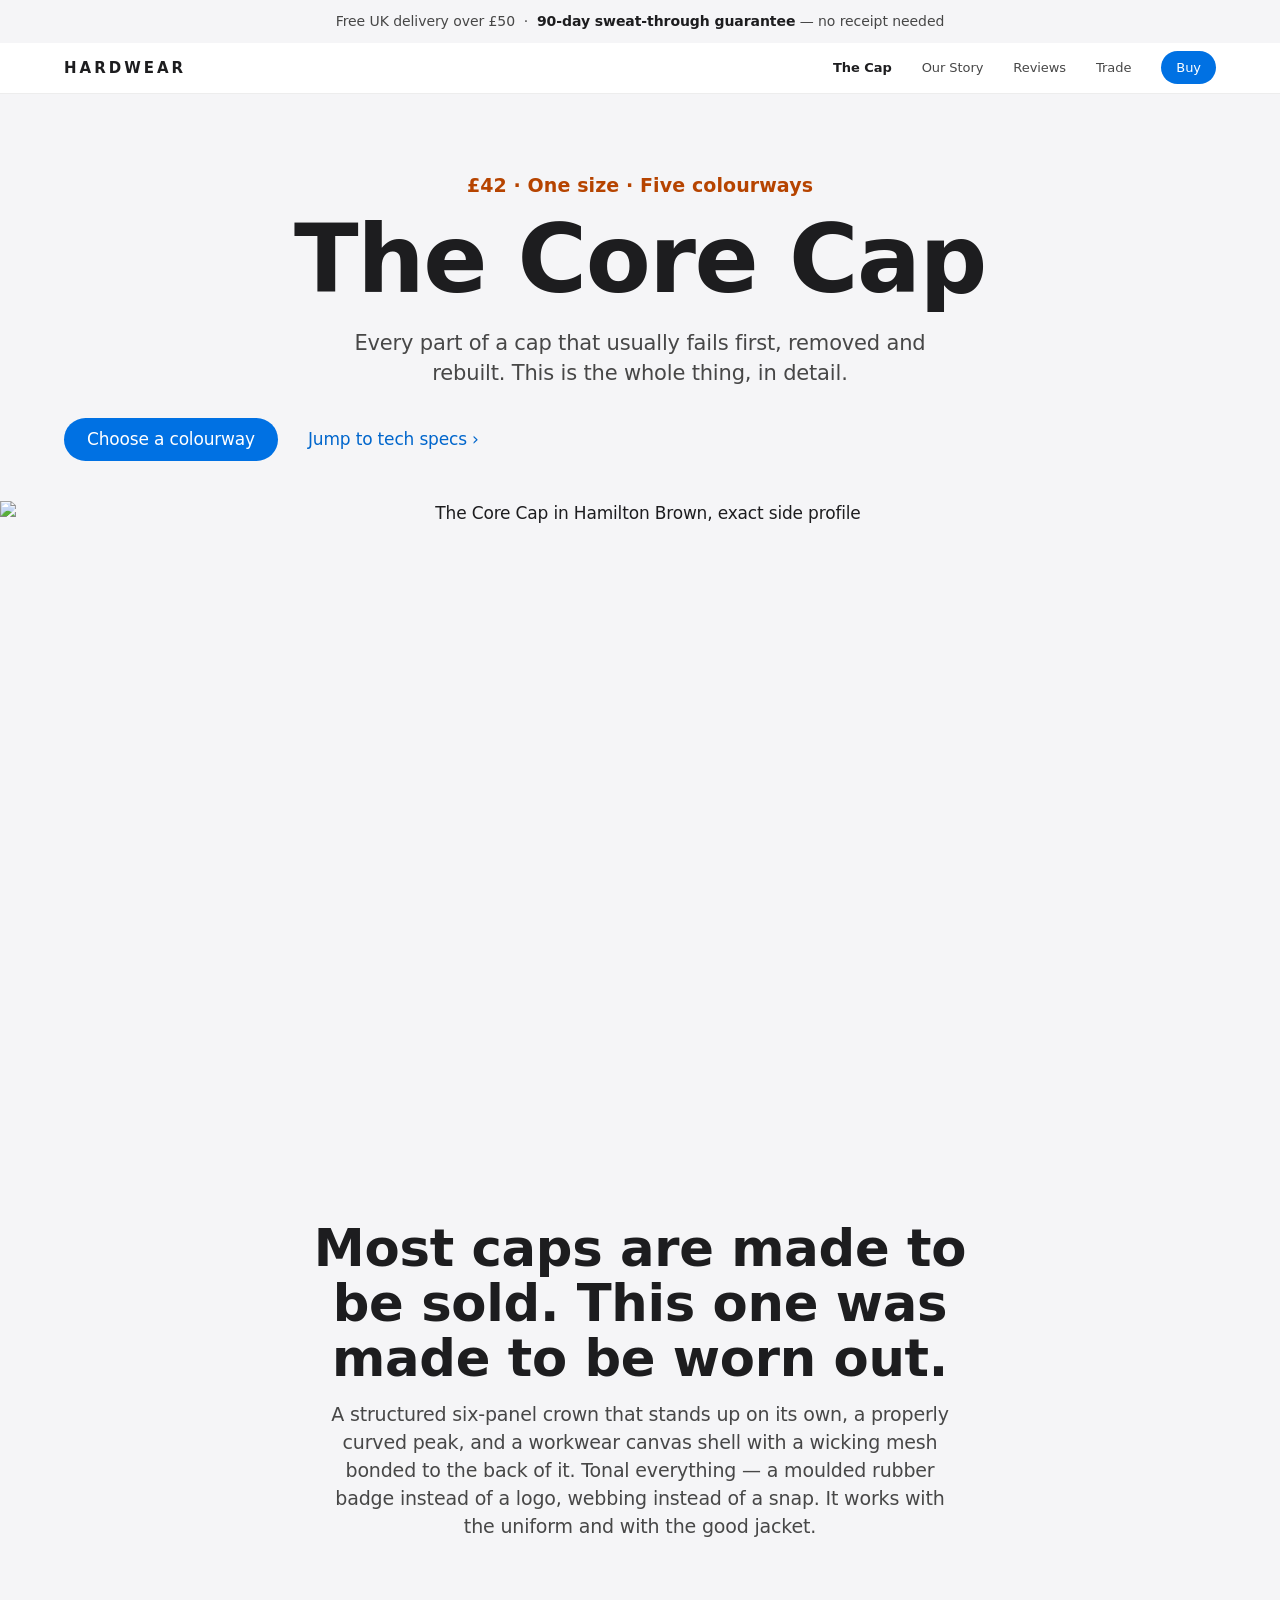
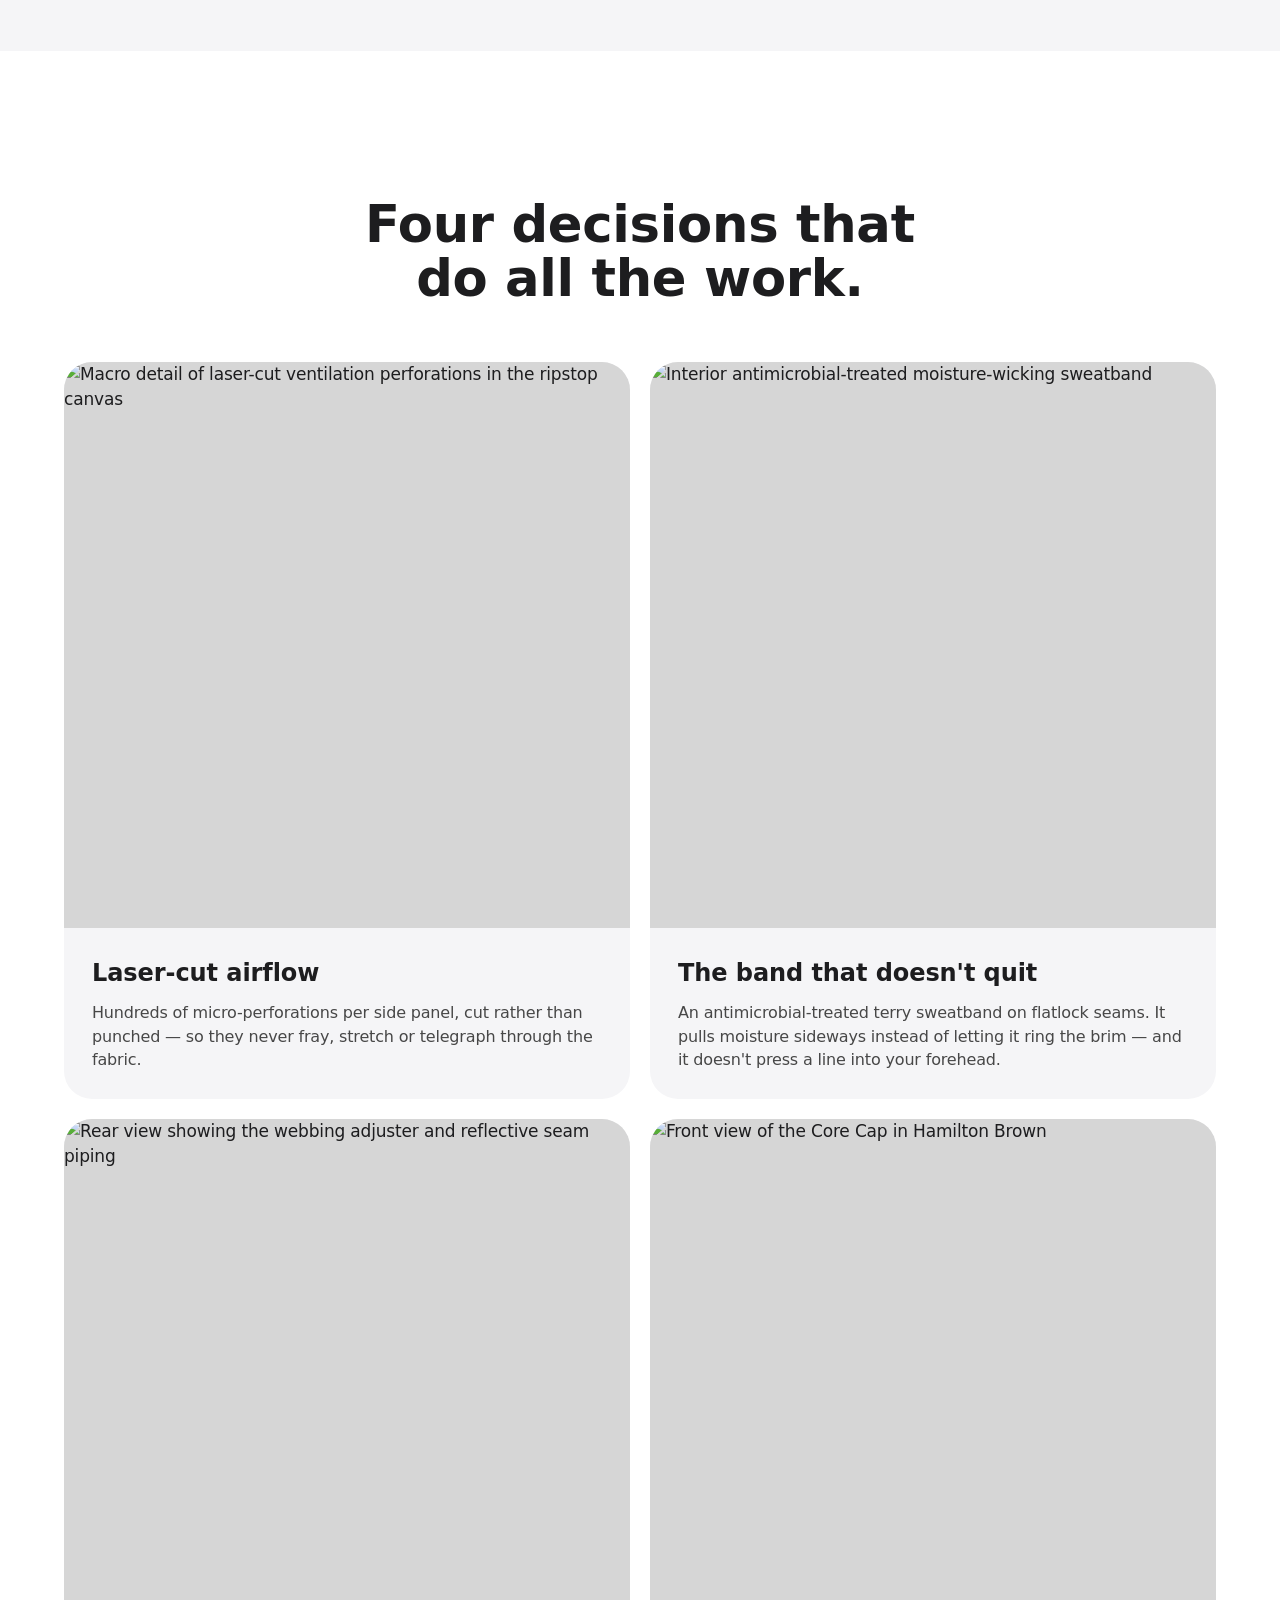
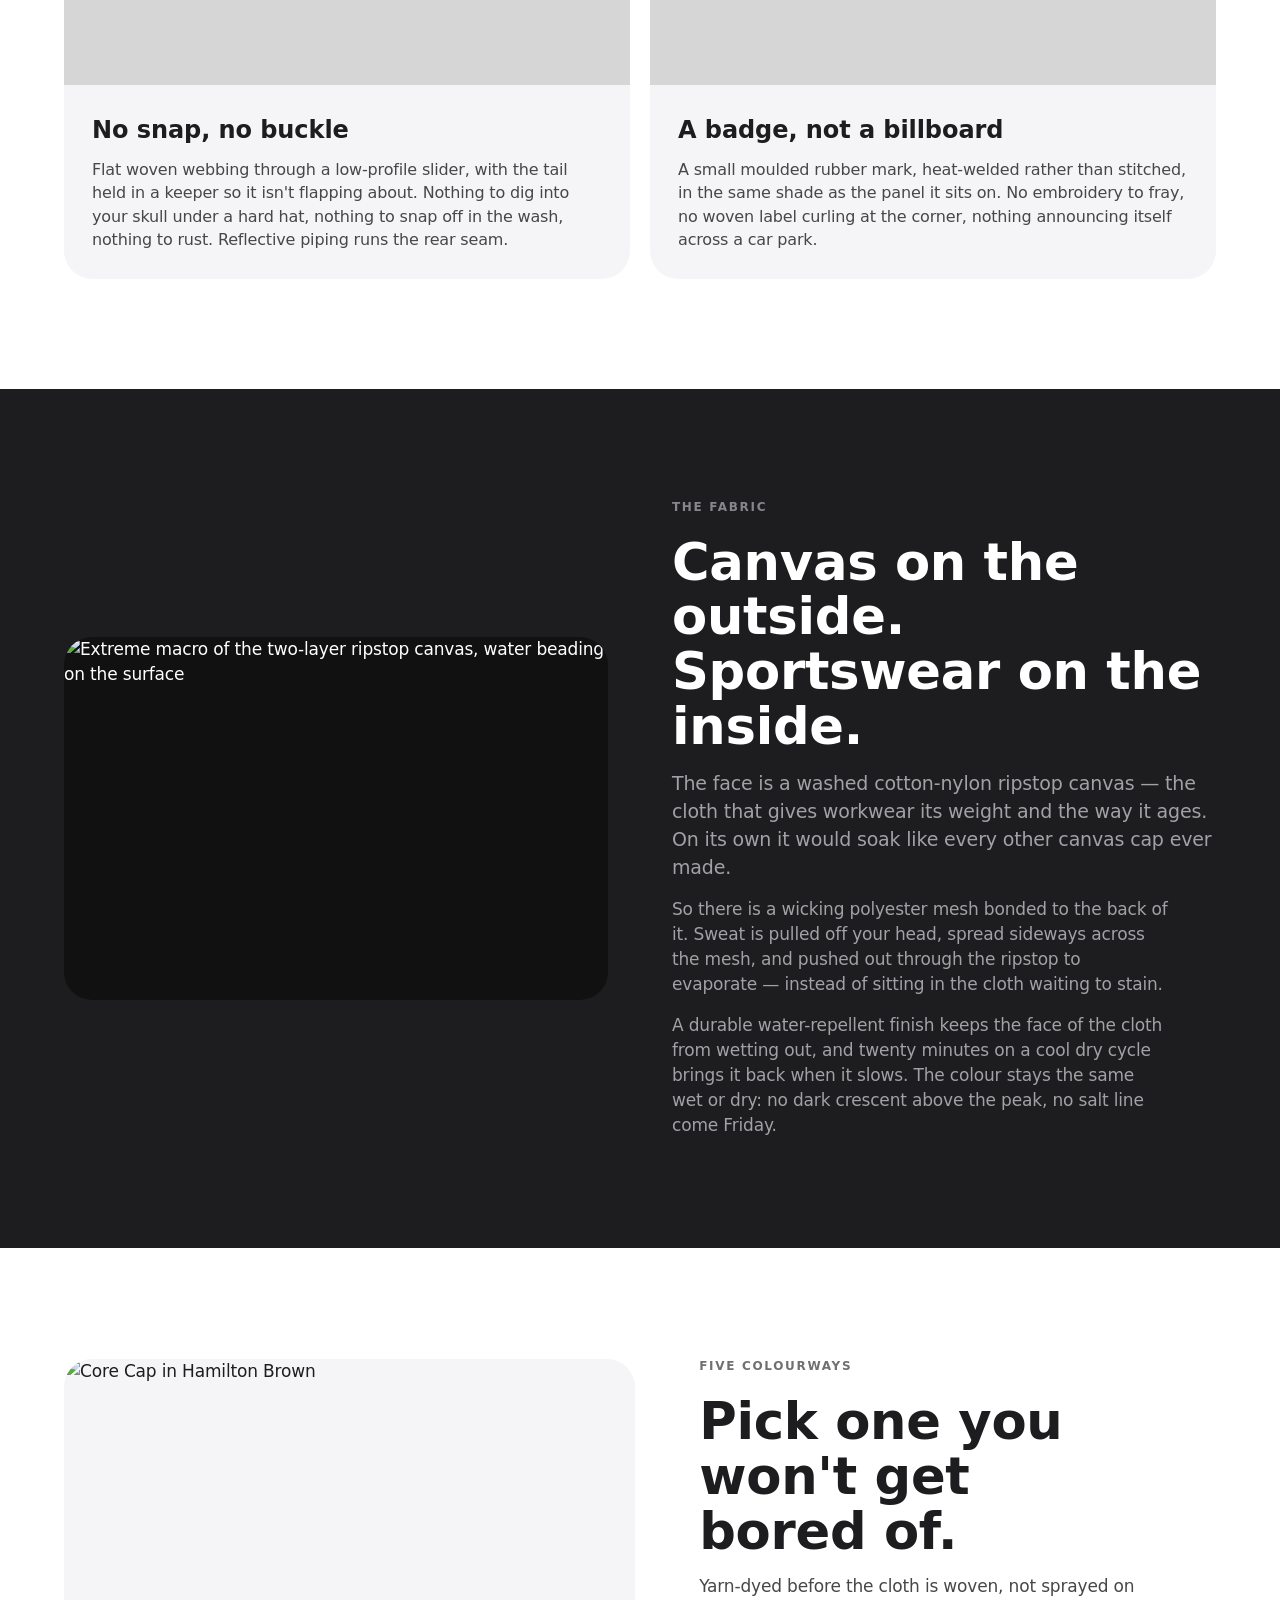
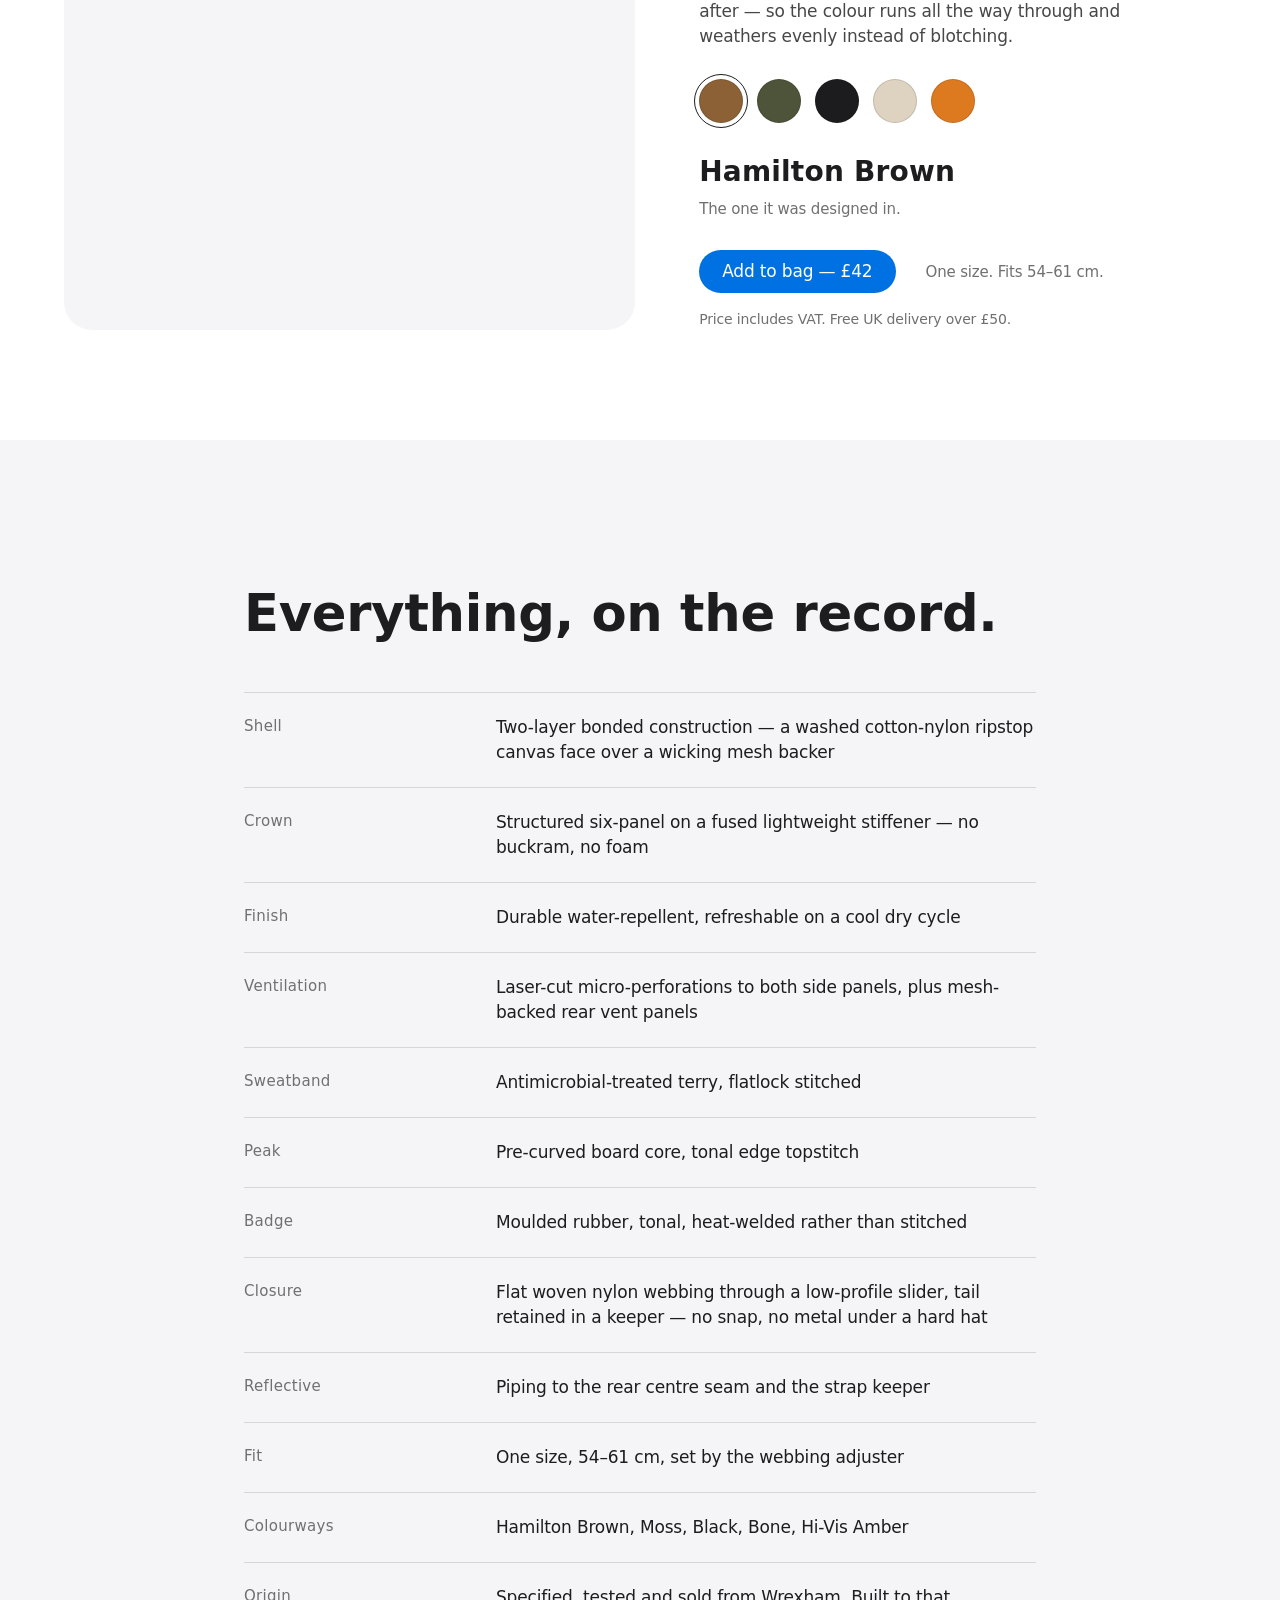
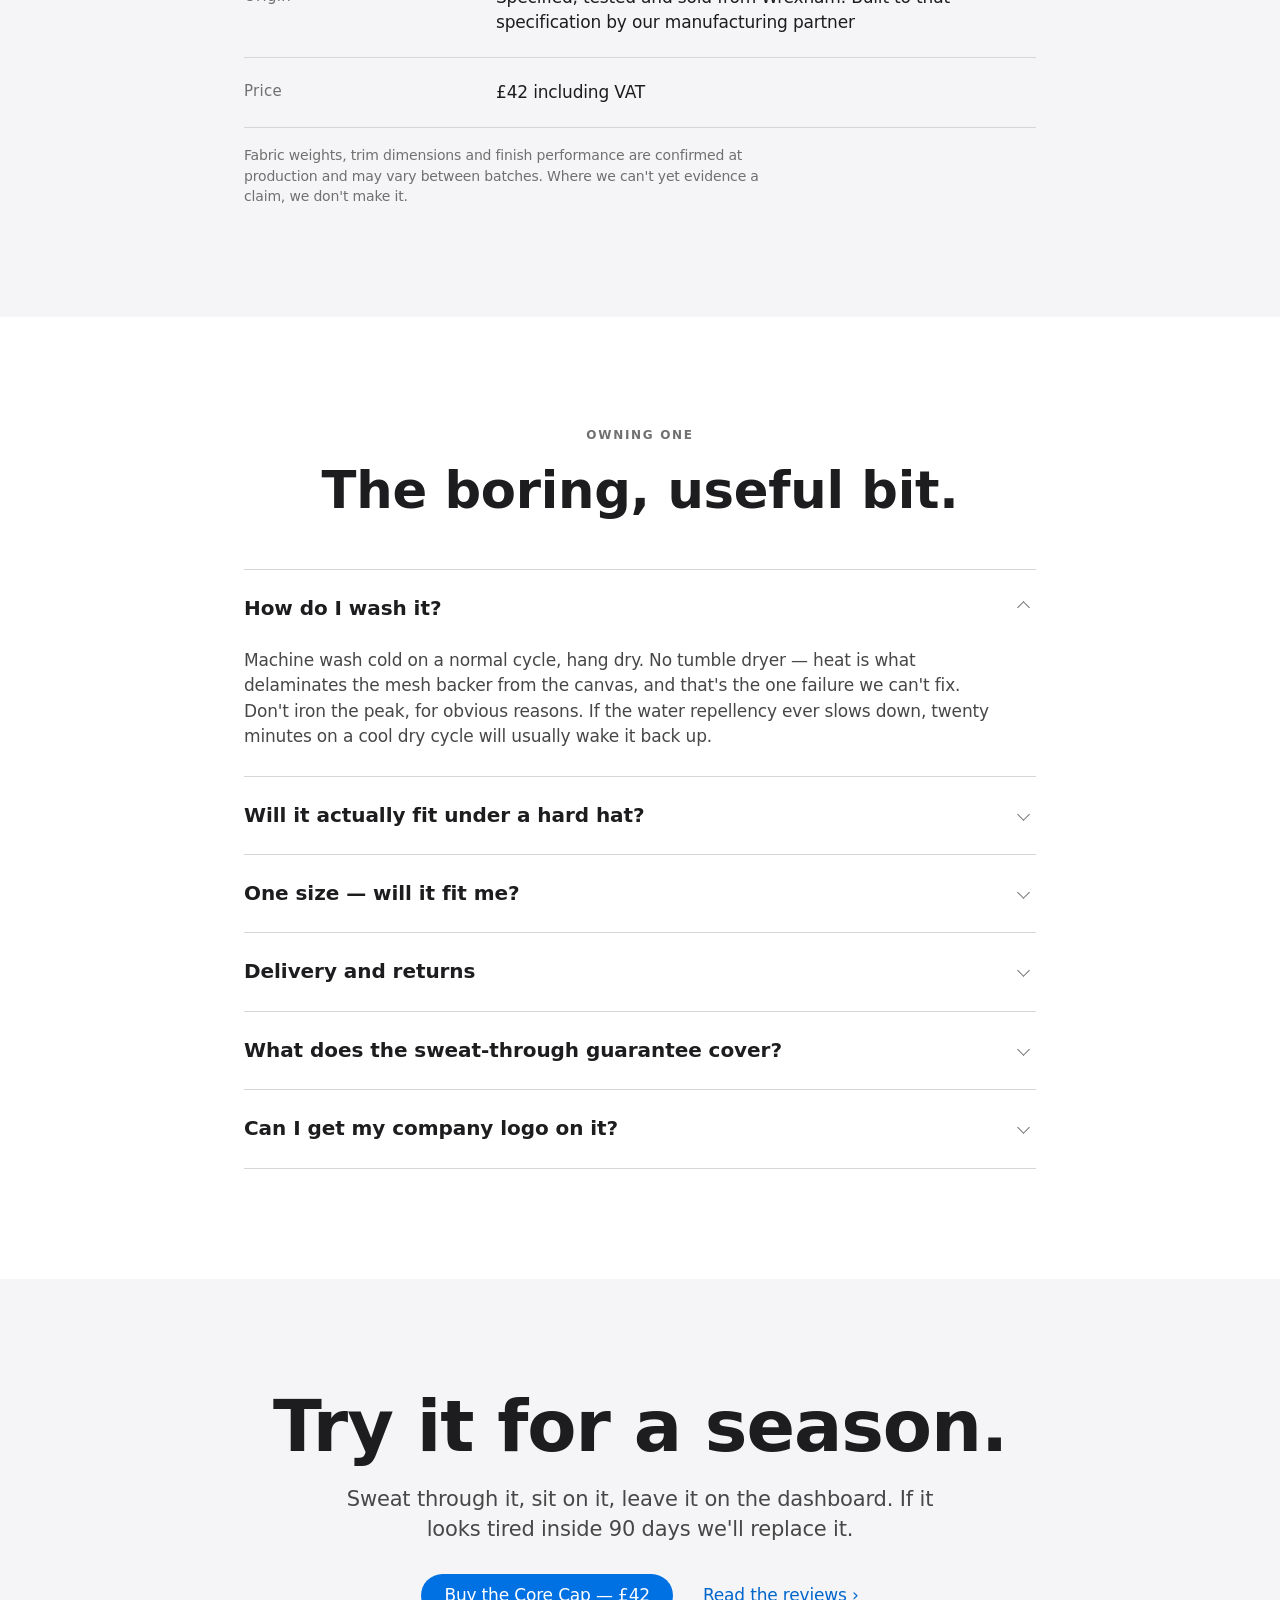
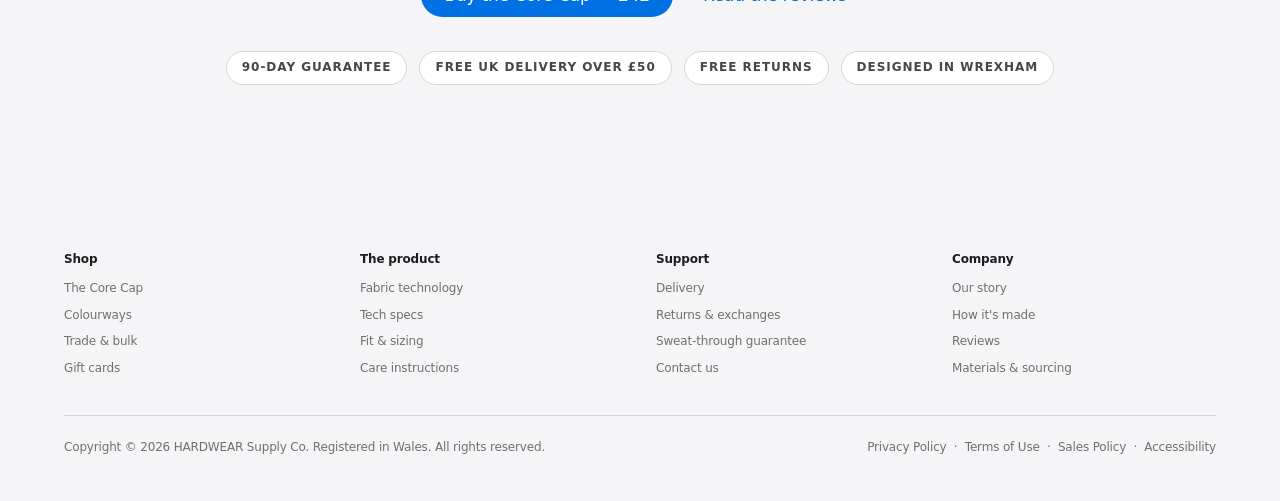
==== cap.html @ 795a2714 "commit and deploy" ====
<!DOCTYPE html>
<html lang="en-GB">
<head>
<meta charset="utf-8">
<meta name="viewport" content="width=device-width, initial-scale=1, viewport-fit=cover">
<title>The Core Cap — HARDWEAR</title>
<meta name="description" content="The HARDWEAR Core Cap: structured six-panel ripstop canvas over a wicking mesh backer, laser-cut ventilation and an antimicrobial-treated sweatband. Five colourways, £42.">
<link rel="stylesheet" href="assets/site.css">
</head>
<body>

<div class="promo">Free UK delivery over £50 &nbsp;·&nbsp; <b>90-day sweat-through guarantee</b> — no receipt needed</div>

<nav class="nav">
  <div class="nav-in">
    <a href="index.html" class="mark">HARDWEAR</a>
    <div class="nav-links">
      <a href="cap.html" aria-current="page">The Cap</a>
      <a href="founder.html">Our Story</a>
      <a href="reviews.html">Reviews</a>
      <a href="trade.html">Trade</a>
      <a href="#colours" class="nav-buy">Buy</a>
    </div>
  </div>
</nav>

<!-- ================= HEAD ================= -->
<section class="bg-canvas pagehead" style="padding-bottom:0">
  <div class="wrap">
    <p class="eyebrow rv">£42 · One size · Five colourways</p>
    <h1 class="display rv">The Core Cap</h1>
    <p class="lede rv">Every part of a cap that usually fails first, removed and rebuilt. This is the whole thing, in detail.</p>
    <div class="actions rv">
      <a href="#colours" class="btn">Choose a colourway</a>
      <a href="#specs" class="tlink">Jump to tech specs</a>
    </div>
  </div>
  <div class="hero-shot rv">
    <img src="https://galaxy-prod.tlcdn.com/gen/2dee852231ee42b8a367af9437c11900.jpeg" alt="The Core Cap in Hamilton Brown, exact side profile" width="2528" height="1696">
  </div>
</section>

<!-- ================= DESIGN INTRO ================= -->
<section class="bg-canvas" style="padding-top:0">
  <div class="wrap narrow centre">
    <h2 class="h rv" style="max-width:19ch;margin:0 auto">Most caps are made to be sold. This one was made to be worn out.</h2>
    <p class="body lg rv" style="max-width:52ch;margin-left:auto;margin-right:auto">
      A structured six-panel crown that stands up on its own, a properly curved peak, and a workwear canvas shell with a wicking mesh bonded to the back of it. Tonal everything — a moulded rubber badge instead of a logo, webbing instead of a snap. It works with the uniform and with the good jacket.
    </p>
  </div>
</section>

<!-- ================= CONSTRUCTION ================= -->
<section class="bg-paper">
  <div class="wrap">
    <p class="kicker rv centre">Construction</p>
    <h2 class="h rv centre" style="max-width:16ch;margin:0 auto 56px">Four decisions that do all the work.</h2>
    <div class="cards rv">
      <figure class="card">
        <img src="https://galaxy-prod.tlcdn.com/gen/7a2e8466d11a4830adf0041e3f4a268f.jpeg" alt="Macro detail of laser-cut ventilation perforations in the ripstop canvas" loading="lazy">
        <figcaption class="card-body">
          <h3>Laser-cut airflow</h3>
          <p>Hundreds of micro-perforations per side panel, cut rather than punched — so they never fray, stretch or telegraph through the fabric.</p>
        </figcaption>
      </figure>
      <figure class="card">
        <img src="https://galaxy-prod.tlcdn.com/gen/2226800bd91a4e99b8dde8b2799cb6b2.jpeg" alt="Interior antimicrobial-treated moisture-wicking sweatband" loading="lazy">
        <figcaption class="card-body">
          <h3>The band that doesn't quit</h3>
          <p>An antimicrobial-treated terry sweatband on flatlock seams. It pulls moisture sideways instead of letting it ring the brim — and it doesn't press a line into your forehead.</p>
        </figcaption>
      </figure>
      <figure class="card">
        <img src="https://galaxy-prod.tlcdn.com/gen/515afcce8a9d4953bc5e7bb64463a14c.jpeg" alt="Rear view showing the webbing adjuster and reflective seam piping" loading="lazy">
        <figcaption class="card-body">
          <h3>No snap, no buckle</h3>
          <p>Flat woven webbing through a low-profile slider, with the tail held in a keeper so it isn't flapping about. Nothing to dig into your skull under a hard hat, nothing to snap off in the wash, nothing to rust. Reflective piping runs the rear seam.</p>
        </figcaption>
      </figure>
      <figure class="card">
        <img src="https://galaxy-prod.tlcdn.com/gen/64601f0a96804138ae2f953454245d97.jpeg" alt="Front view of the Core Cap in Hamilton Brown" loading="lazy">
        <figcaption class="card-body">
          <h3>A badge, not a billboard</h3>
          <p>A small moulded rubber mark, heat-welded rather than stitched, in the same shade as the panel it sits on. No embroidery to fray, no woven label curling at the corner, nothing announcing itself across a car park.</p>
        </figcaption>
      </figure>
    </div>
  </div>
</section>

<!-- ================= FABRIC ================= -->
<section class="bg-ink" id="fabric" style="scroll-margin-top:60px">
  <div class="wrap">
    <div class="split rev">
      <div class="split-copy">
        <p class="kicker rv">The fabric</p>
        <h2 class="h rv" style="max-width:16ch">Canvas on the outside. Sportswear on the inside.</h2>
        <p class="body lg rv" style="max-width:46ch">
          The face is a washed cotton-nylon ripstop canvas — the cloth that gives workwear its weight and the way it ages. On its own it would soak like every other canvas cap ever made.
        </p>
        <p class="body rv" style="max-width:46ch">
          So there is a wicking polyester mesh bonded to the back of it. Sweat is pulled off your head, spread sideways across the mesh, and pushed out through the ripstop to evaporate — instead of sitting in the cloth waiting to stain.
        </p>
        <p class="body rv" style="max-width:46ch">
          A durable water-repellent finish keeps the face of the cloth from wetting out, and twenty minutes on a cool dry cycle brings it back when it slows. The colour stays the same wet or dry: no dark crescent above the peak, no salt line come Friday.
        </p>
      </div>
      <div class="figure rv" style="background:#111">
        <img src="https://galaxy-prod.tlcdn.com/gen/ed653d7b227943b48abc9621dc7118db.jpeg" alt="Extreme macro of the two-layer ripstop canvas, water beading on the surface" loading="lazy">
      </div>
    </div>
  </div>
</section>

<!-- ================= COLOURWAYS / BUY ================= -->
<section class="bg-paper" id="colours" style="scroll-margin-top:60px">
  <div class="wrap">
    <div class="picker">
      <div class="picker-stage rv" id="stage">
        <img class="on" data-cw="brown" src="https://galaxy-prod.tlcdn.com/gen/64601f0a96804138ae2f953454245d97.jpeg" alt="Core Cap in Hamilton Brown">
        <img data-cw="moss" src="https://galaxy-prod.tlcdn.com/gen/5b79b5119ec244ecb987b8aa7d0b2901.jpeg" alt="Core Cap in Moss" loading="lazy">
        <img data-cw="black" src="https://galaxy-prod.tlcdn.com/gen/911d46447d1c439591585476057b8a29.jpeg" alt="Core Cap in Black" loading="lazy">
        <img data-cw="bone" src="https://galaxy-prod.tlcdn.com/gen/ba9fcd5c50d54aaab413f16b3256656f.jpeg" alt="Core Cap in Bone" loading="lazy">
        <img data-cw="amber" src="https://galaxy-prod.tlcdn.com/gen/dd50ca57487d440fa23907e0ea75c221.jpeg" alt="Core Cap in Hi-Vis Amber" loading="lazy">
      </div>
      <div class="split-copy" id="buy" style="scroll-margin-top:60px">
        <p class="kicker rv">Five colourways</p>
        <h2 class="h rv" style="max-width:12ch">Pick one you won't get bored of.</h2>
        <p class="body rv" style="max-width:42ch">Yarn-dyed before the cloth is woven, not sprayed on after — so the colour runs all the way through and weathers evenly instead of blotching.</p>

        <div class="swatches rv" role="group" aria-label="Choose a colourway">
          <button class="sw" style="background:var(--sw-brown)" data-cw="brown" data-name="Hamilton Brown" data-note="The one it was designed in." aria-pressed="true" aria-label="Hamilton Brown"></button>
          <button class="sw" style="background:var(--sw-moss)" data-cw="moss" data-name="Moss" data-note="Hides a rough week best." aria-pressed="false" aria-label="Moss"></button>
          <button class="sw" style="background:var(--sw-black)" data-cw="black" data-name="Black" data-note="The one that reads dressed-up." aria-pressed="false" aria-label="Black"></button>
          <button class="sw" style="background:var(--sw-bone)" data-cw="bone" data-name="Bone" data-note="Runs coolest in direct sun." aria-pressed="false" aria-label="Bone"></button>
          <button class="sw" style="background:var(--sw-amber)" data-cw="amber" data-name="Hi-Vis Amber" data-note="Reflective seam piping. Site-legal." aria-pressed="false" aria-label="Hi-Vis Amber"></button>
        </div>

        <p class="cw-name rv" id="cwName">Hamilton Brown</p>
        <p class="cw-meta rv" id="cwNote">The one it was designed in.</p>
        <div class="actions rv">
          <a href="#colours" class="btn">Add to bag — £42</a>
          <span style="font-size:15px;color:var(--gray-mid)">One size. Fits 54–61 cm.</span>
        </div>
        <p class="body rv" style="font-size:14px;color:var(--gray-mid)">Price includes VAT. Free UK delivery over £50.</p>
      </div>
    </div>
  </div>
</section>

<!-- ================= SPECS ================= -->
<section class="bg-canvas" id="specs" style="scroll-margin-top:60px">
  <div class="wrap narrow">
    <p class="kicker rv">Tech specs</p>
    <h2 class="h rv">Everything, on the record.</h2>
    <dl class="spec rv">
      <div class="spec-row"><dt>Shell</dt><dd>Two-layer bonded construction — a washed cotton-nylon ripstop canvas face over a wicking mesh backer</dd></div>
      <div class="spec-row"><dt>Crown</dt><dd>Structured six-panel on a fused lightweight stiffener — no buckram, no foam</dd></div>
      <div class="spec-row"><dt>Finish</dt><dd>Durable water-repellent, refreshable on a cool dry cycle</dd></div>
      <div class="spec-row"><dt>Ventilation</dt><dd>Laser-cut micro-perforations to both side panels, plus mesh-backed rear vent panels</dd></div>
      <div class="spec-row"><dt>Sweatband</dt><dd>Antimicrobial-treated terry, flatlock stitched</dd></div>
      <div class="spec-row"><dt>Peak</dt><dd>Pre-curved board core, tonal edge topstitch</dd></div>
      <div class="spec-row"><dt>Badge</dt><dd>Moulded rubber, tonal, heat-welded rather than stitched</dd></div>
      <div class="spec-row"><dt>Closure</dt><dd>Flat woven nylon webbing through a low-profile slider, tail retained in a keeper — no snap, no metal under a hard hat</dd></div>
      <div class="spec-row"><dt>Reflective</dt><dd>Piping to the rear centre seam and the strap keeper</dd></div>
      <div class="spec-row"><dt>Fit</dt><dd>One size, 54–61 cm, set by the webbing adjuster</dd></div>
      <div class="spec-row"><dt>Colourways</dt><dd>Hamilton Brown, Moss, Black, Bone, Hi-Vis Amber</dd></div>
      <div class="spec-row"><dt>Origin</dt><dd>Specified, tested and sold from Wrexham. Built to that specification by our manufacturing partner</dd></div>
      <div class="spec-row"><dt>Price</dt><dd>£42 including VAT</dd></div>
    </dl>
    <p class="body rv" style="font-size:14px;color:var(--gray-mid);max-width:62ch">Fabric weights, trim dimensions and finish performance are confirmed at production and may vary between batches. Where we can't yet evidence a claim, we don't make it.</p>
  </div>
</section>

<!-- ================= CARE + DELIVERY ================= -->
<section class="bg-paper">
  <div class="wrap narrow">
    <p class="kicker rv centre">Owning one</p>
    <h2 class="h rv centre" style="margin-bottom:8px">The boring, useful bit.</h2>
    <div class="faq rv" id="care" style="scroll-margin-top:60px">
      <details open>
        <summary>How do I wash it?</summary>
        <p class="ans">Machine wash cold on a normal cycle, hang dry. No tumble dryer — heat is what delaminates the mesh backer from the canvas, and that's the one failure we can't fix. Don't iron the peak, for obvious reasons. If the water repellency ever slows down, twenty minutes on a cool dry cycle will usually wake it back up.</p>
      </details>
      <details>
        <summary>Will it actually fit under a hard hat?</summary>
        <p class="ans">Yes — that was the brief, and it's why the closure is flat woven webbing rather than a plastic snap or a metal buckle. The crown is structured but it isn't tall for the sake of it, and the sweatband is cut narrow enough to stay below the harness rather than fight it. It's the single most common thing site customers write to us about.</p>
      </details>
      <details>
        <summary>One size — will it fit me?</summary>
        <p class="ans">It fits 54–61 cm, which covers the large majority of adult heads and most teenagers from about 13. The webbing adjuster runs the full range and holds where you set it. If it doesn't fit, send it back and we'll refund the postage too.</p>
      </details>
      <details id="delivery" style="scroll-margin-top:60px">
        <summary>Delivery and returns</summary>
        <p class="ans">Free UK delivery on orders over £50, otherwise £3.95 second class or £5.95 tracked next day. We post Monday to Friday from Wrexham. Returns are free within 60 days, unworn or worn — we're not precious about it.</p>
      </details>
      <details>
        <summary>What does the sweat-through guarantee cover?</summary>
        <p class="ans">If the cap looks tired inside 90 days of ordinary use — sweat staining, salt lines, the crown going out of shape, the colour patching — email us and we'll replace it. No receipt, no photographs, no argument. It's a guarantee about the fabric, not about losing it on a train.</p>
      </details>
      <details>
        <summary>Can I get my company logo on it?</summary>
        <p class="ans">From 25 units, yes — tonal or full-colour embroidery on the front panel, with pricing from £27 a cap. <a href="trade.html">Details on the trade page.</a></p>
      </details>
    </div>
  </div>
</section>

<!-- ================= CTA ================= -->
<section class="bg-canvas cta">
  <div class="wrap">
    <h2 class="h-lg rv">Try it for a season.</h2>
    <p class="lede rv">Sweat through it, sit on it, leave it on the dashboard. If it looks tired inside 90 days we'll replace it.</p>
    <div class="actions rv">
      <a href="#colours" class="btn">Buy the Core Cap — £42</a>
      <a href="reviews.html" class="tlink">Read the reviews</a>
    </div>
    <div class="trust rv">
      <span class="badge">90-day guarantee</span>
      <span class="badge">Free UK delivery over £50</span>
      <span class="badge">Free returns</span>
      <span class="badge">Designed in Wrexham</span>
    </div>
  </div>
</section>

<footer>
  <div class="wrap">
    <div class="f-cols">
      <div>
        <h4>Shop</h4>
        <ul>
          <li><a href="cap.html">The Core Cap</a></li>
          <li><a href="cap.html#colours">Colourways</a></li>
          <li><a href="trade.html">Trade &amp; bulk</a></li>
          <li><a href="cap.html#buy">Gift cards</a></li>
        </ul>
      </div>
      <div>
        <h4>The product</h4>
        <ul>
          <li><a href="cap.html#fabric">Fabric technology</a></li>
          <li><a href="cap.html#specs">Tech specs</a></li>
          <li><a href="cap.html#specs">Fit &amp; sizing</a></li>
          <li><a href="cap.html#care">Care instructions</a></li>
        </ul>
      </div>
      <div>
        <h4>Support</h4>
        <ul>
          <li><a href="cap.html#delivery">Delivery</a></li>
          <li><a href="cap.html#delivery">Returns &amp; exchanges</a></li>
          <li><a href="cap.html#delivery">Sweat-through guarantee</a></li>
          <li><a href="trade.html#enquiry">Contact us</a></li>
        </ul>
      </div>
      <div>
        <h4>Company</h4>
        <ul>
          <li><a href="founder.html">Our story</a></li>
          <li><a href="founder.html#made">How it's made</a></li>
          <li><a href="reviews.html">Reviews</a></li>
          <li><a href="founder.html#values">Materials &amp; sourcing</a></li>
        </ul>
      </div>
    </div>
    <div class="f-base">
      <span>Copyright © 2026 HARDWEAR Supply Co. Registered in Wales. All rights reserved.</span>
      <span>Privacy Policy &nbsp;·&nbsp; Terms of Use &nbsp;·&nbsp; Sales Policy &nbsp;·&nbsp; Accessibility</span>
    </div>
  </div>
</footer>

<script src="assets/site.js"></script>
</body>
</html>
---- assets/site.css ----
/* ============================================================
   HARDWEAR — shared stylesheet
   Design system: near-monochrome, oversized display type,
   28px cards, pill buttons, zero shadows, alternating bands.
   ============================================================ */

:root{
  --ink:#1d1d1f;
  --paper:#ffffff;
  --canvas:#f5f5f7;
  --blue:#0071e3;
  --link:#0066cc;
  --ember:#b64400;
  --gray-deep:#474747;
  --gray-mid:#707070;
  --hairline:#d6d6d6;

  --sw-brown:#8b6135;
  --sw-moss:#4d5439;
  --sw-black:#1c1c1e;
  --sw-bone:#ded3c0;
  --sw-amber:#dd7a20;

  --max:1200px;
  --r-card:28px;
  --r-link:10px;
  --r-badge:36px;
  --r-pill:980px;

  --font-display:"SF Pro Display",-apple-system,BlinkMacSystemFont,"Inter","Helvetica Neue",system-ui,sans-serif;
  --font-text:"SF Pro Text",-apple-system,BlinkMacSystemFont,"Inter","Helvetica Neue",system-ui,sans-serif;
}

*,*::before,*::after{box-sizing:border-box;}
html{-webkit-text-size-adjust:100%;scroll-behavior:smooth;}
body{
  margin:0;
  background:var(--paper);
  color:var(--ink);
  font-family:var(--font-text);
  font-size:17px;
  line-height:1.47;
  letter-spacing:-0.01em;
  -webkit-font-smoothing:antialiased;
  -moz-osx-font-smoothing:grayscale;
}
img{display:block;max-width:100%;height:auto;}
a{color:var(--link);text-decoration:none;}
button{font:inherit;color:inherit;background:none;border:0;padding:0;cursor:pointer;}
:focus-visible{outline:2px solid var(--blue);outline-offset:3px;border-radius:4px;}

.wrap{max-width:var(--max);margin:0 auto;padding:0 24px;}
.narrow{max-width:840px;margin-left:auto;margin-right:auto;}
.centre{text-align:center;}

section{padding:110px 0;}
.bg-canvas{background:var(--canvas);}
.bg-paper{background:var(--paper);}
.bg-ink{background:var(--ink);color:var(--paper);}

/* ---------- type ---------- */
.display{font-family:var(--font-display);font-size:clamp(44px,7.4vw,96px);font-weight:700;line-height:1.04;letter-spacing:-0.015em;margin:0;}
.h-lg{font-family:var(--font-display);font-size:clamp(38px,5.6vw,80px);font-weight:700;line-height:1.05;letter-spacing:-0.015em;margin:0;}
.h{font-family:var(--font-display);font-size:clamp(32px,4vw,56px);font-weight:700;line-height:1.07;letter-spacing:-0.005em;margin:0;}
.h-sm{font-family:var(--font-display);font-size:clamp(24px,2.4vw,32px);font-weight:600;line-height:1.12;letter-spacing:-0.003em;margin:0;}
.lede{font-size:clamp(19px,1.7vw,21px);line-height:1.43;font-weight:400;margin:20px 0 0;}
.body{font-size:17px;line-height:1.47;color:var(--gray-deep);margin:16px 0 0;}
.body.lg{font-size:19px;}
.bg-ink .body{color:#a1a1a6;}
.bg-ink .lede{color:#d2d2d7;}
.eyebrow{font-size:19px;font-weight:600;letter-spacing:0.005em;color:var(--ember);margin:0 0 10px;}
.kicker{font-size:12px;font-weight:600;letter-spacing:0.14em;text-transform:uppercase;color:var(--gray-mid);margin:0 0 18px;}
.bg-ink .kicker{color:#86868b;}
.prose p{font-size:19px;line-height:1.5;color:var(--gray-deep);margin:0 0 22px;}
.prose p.stand{font-family:var(--font-display);font-size:clamp(24px,2.4vw,30px);font-weight:600;line-height:1.28;color:var(--ink);letter-spacing:-0.005em;margin:36px 0;}

/* ---------- buttons ---------- */
.btn{display:inline-block;background:var(--blue);color:#fff;font-size:17px;font-weight:400;line-height:1;padding:13px 23px;border-radius:var(--r-pill);transition:background .22s ease;}
.btn:hover{background:#0077ed;}
.btn-ghost{display:inline-block;border:1px solid var(--ink);color:var(--ink);font-size:17px;line-height:1;padding:12px 22px;border-radius:var(--r-pill);transition:background .22s ease,color .22s ease;}
.btn-ghost:hover{background:var(--ink);color:#fff;}
.bg-ink .btn-ghost{border-color:#fff;color:#fff;}
.bg-ink .btn-ghost:hover{background:#fff;color:var(--ink);}
.tlink{font-size:17px;color:var(--link);}
.tlink::after{content:" \203A";}
.tlink:hover{text-decoration:underline;}
.actions{display:flex;flex-wrap:wrap;gap:14px 30px;align-items:center;margin-top:30px;}
.centre .actions{justify-content:center;}
.badge{display:inline-block;border-radius:var(--r-badge);background:#fff;border:1px solid var(--hairline);font-size:12px;font-weight:600;letter-spacing:0.08em;text-transform:uppercase;color:var(--gray-deep);padding:7px 15px;}
.trust{display:flex;gap:12px;justify-content:center;flex-wrap:wrap;margin-top:34px;}

/* ---------- promo + nav ---------- */
.promo{background:var(--canvas);color:var(--gray-deep);font-size:14px;text-align:center;padding:11px 24px;letter-spacing:-0.005em;}
.promo b{color:var(--ink);font-weight:600;}
.nav{position:sticky;top:0;z-index:60;background:rgba(255,255,255,.82);backdrop-filter:saturate(180%) blur(20px);-webkit-backdrop-filter:saturate(180%) blur(20px);border-bottom:1px solid rgba(0,0,0,.07);}
.nav-in{max-width:var(--max);margin:0 auto;padding:0 24px;height:50px;display:flex;align-items:center;justify-content:space-between;gap:24px;}
.mark{font-family:var(--font-display);font-size:15px;font-weight:700;letter-spacing:0.2em;color:var(--ink);}
.nav-links{display:flex;gap:30px;align-items:center;}
.nav-links a{font-size:13px;color:var(--gray-deep);letter-spacing:-0.005em;transition:color .2s;}
.nav-links a:hover{color:var(--ink);}
.nav-links a[aria-current="page"]{color:var(--ink);font-weight:600;}
.nav-buy{background:var(--blue);color:#fff !important;font-size:13px;padding:7px 15px;border-radius:var(--r-pill);}
.nav-buy:hover{background:#0077ed;}

/* ---------- page header ---------- */
.pagehead{padding:78px 0 0;text-align:center;}
.pagehead .display,.pagehead .h-lg{max-width:16ch;margin:0 auto;}
.pagehead .lede{max-width:48ch;margin-left:auto;margin-right:auto;color:var(--gray-deep);}

/* ---------- hero ---------- */
.hero{padding:78px 0 0;text-align:center;}
.hero .display{max-width:15ch;margin:0 auto;}
.hero .lede{max-width:44ch;margin-left:auto;margin-right:auto;color:var(--gray-deep);}
.hero-shot{margin-top:40px;}
.hero-shot img{width:100%;aspect-ratio:16/9;object-fit:cover;}

/* ---------- stats ---------- */
.stats{display:grid;grid-template-columns:repeat(4,1fr);border-top:1px solid var(--hairline);}
.stat{padding:44px 26px 0;text-align:center;}
.stat .n{font-family:var(--font-display);font-size:clamp(38px,4.6vw,56px);font-weight:700;line-height:1;letter-spacing:-0.02em;}
.stat .n span{font-size:.45em;font-weight:600;letter-spacing:0;margin-left:2px;}
.stat p{font-size:15px;color:var(--gray-mid);margin:12px 0 0;line-height:1.4;}

/* ---------- split ---------- */
.split{display:grid;grid-template-columns:1fr 1fr;gap:64px;align-items:center;}
.split.rev .split-copy{order:2;}
.figure{border-radius:var(--r-card);overflow:hidden;background:var(--canvas);}
.figure img{width:100%;aspect-ratio:3/2;object-fit:cover;}
.figure.tall img{aspect-ratio:4/5;}
.figure.square img{aspect-ratio:1/1;}
.figcap{font-size:14px;color:var(--gray-mid);margin:12px 2px 0;}

/* ---------- cards ---------- */
.cards{display:grid;grid-template-columns:repeat(2,1fr);gap:20px;}
.cards.three{grid-template-columns:repeat(3,1fr);}
.cards.five{grid-template-columns:repeat(5,1fr);}
.card.compact .card-body{padding:20px 22px;}
.card.compact .card-body h3{font-size:19px;}
.card{background:var(--canvas);border-radius:var(--r-card);overflow:hidden;margin:0;}
.bg-canvas .card{background:var(--paper);}
.card img{width:100%;aspect-ratio:1/1;object-fit:cover;background:var(--hairline);}
.card.wide img{aspect-ratio:3/2;}
.card-body{padding:28px;}
.card-body h3{font-family:var(--font-display);font-size:24px;font-weight:600;letter-spacing:-0.003em;margin:0;}
.card-body p{font-size:16px;color:var(--gray-deep);margin:10px 0 0;line-height:1.45;}
.card-plain{background:var(--canvas);border-radius:var(--r-card);padding:32px 28px;margin:0;}
.bg-canvas .card-plain{background:var(--paper);}
.card-plain .num{font-family:var(--font-display);font-size:15px;font-weight:600;color:var(--ember);margin:0 0 14px;letter-spacing:0.04em;}

/* ---------- audience ---------- */
.audience{display:grid;grid-template-columns:1fr 1fr;gap:20px;margin-top:56px;}
.aud{position:relative;border-radius:var(--r-card);overflow:hidden;background:#111;margin:0;}
.aud img{width:100%;aspect-ratio:4/5;object-fit:cover;transition:transform 1.1s cubic-bezier(.2,.7,.3,1);}
.aud:hover img{transform:scale(1.03);}
.aud-cap{position:absolute;left:0;right:0;bottom:0;padding:36px 32px;background:linear-gradient(to top,rgba(0,0,0,.72),rgba(0,0,0,0));color:#fff;}
.aud-cap h3{font-family:var(--font-display);font-size:clamp(24px,2.6vw,32px);font-weight:600;margin:0;letter-spacing:-0.003em;}
.aud-cap p{font-size:16px;margin:8px 0 0;color:rgba(255,255,255,.82);max-width:34ch;line-height:1.45;}

/* ---------- colourway picker ---------- */
.picker{display:grid;grid-template-columns:1.05fr .95fr;gap:64px;align-items:center;}
.picker-stage{border-radius:var(--r-card);background:var(--canvas);overflow:hidden;position:relative;aspect-ratio:1/1;}
.bg-canvas .picker-stage{background:var(--paper);}
.picker-stage img{position:absolute;inset:0;width:100%;height:100%;object-fit:cover;opacity:0;transition:opacity .5s ease;}
.picker-stage img.on{opacity:1;}
.swatches{display:flex;gap:14px;margin:30px 0 0;flex-wrap:wrap;}
.sw{width:44px;height:44px;border-radius:50%;border:1px solid rgba(0,0,0,.12);position:relative;transition:transform .2s ease;}
.sw:hover{transform:scale(1.06);}
.sw::after{content:"";position:absolute;inset:-6px;border-radius:50%;border:1.5px solid var(--ink);opacity:0;transition:opacity .2s ease;}
.sw[aria-pressed="true"]::after{opacity:1;}
.cw-name{font-family:var(--font-display);font-size:28px;font-weight:600;letter-spacing:0.007em;margin:28px 0 0;}
.cw-meta{font-size:15px;color:var(--gray-mid);margin:6px 0 0;}

/* ---------- spec table ---------- */
.spec{margin-top:52px;border-top:1px solid var(--hairline);}
.spec-row{display:grid;grid-template-columns:220px 1fr;gap:32px;padding:22px 0;border-bottom:1px solid var(--hairline);}
.spec-row dt{font-size:15px;color:var(--gray-mid);letter-spacing:0.02em;}
.spec-row dd{margin:0;font-size:17px;color:var(--ink);}

/* ---------- reviews ---------- */
.quotes{display:grid;grid-template-columns:repeat(3,1fr);gap:20px;margin-top:56px;}
.quote{background:var(--canvas);border-radius:var(--r-card);padding:32px 28px;margin:0;}
.bg-canvas .quote{background:var(--paper);}
.quote .stars{color:var(--ember);font-size:13px;letter-spacing:.16em;}
.quote blockquote{font-family:var(--font-display);font-size:21px;font-weight:600;line-height:1.32;letter-spacing:-0.005em;margin:16px 0 0;}
.quote cite{display:block;font-style:normal;font-size:14px;color:var(--gray-mid);margin-top:18px;line-height:1.5;}
.quote cite b{display:block;color:var(--ink);font-weight:600;font-size:15px;}

/* review page: filter + grid */
.filters{display:flex;gap:10px;justify-content:center;flex-wrap:wrap;margin-top:38px;}
.filt{border:1px solid var(--hairline);background:#fff;border-radius:var(--r-pill);padding:9px 19px;font-size:14px;color:var(--gray-deep);transition:all .2s ease;}
.filt:hover{border-color:var(--gray-mid);}
.filt[aria-pressed="true"]{background:var(--ink);border-color:var(--ink);color:#fff;}
.rgrid{display:grid;grid-template-columns:repeat(3,1fr);gap:20px;margin-top:44px;}
.rgrid .quote blockquote{font-size:19px;}
.rcount{text-align:center;font-size:15px;color:var(--gray-mid);margin:30px 0 0;}
.flag{display:inline-block;font-size:11px;font-weight:600;letter-spacing:0.1em;text-transform:uppercase;color:var(--gray-mid);border:1px solid var(--hairline);border-radius:var(--r-badge);padding:4px 11px;margin-bottom:16px;}

/* rating summary */
.ratings{display:grid;grid-template-columns:auto 1fr;gap:56px;align-items:center;margin-top:56px;background:var(--canvas);border-radius:var(--r-card);padding:40px 44px;}
.bg-canvas .ratings{background:var(--paper);}
.ratings .big{font-family:var(--font-display);font-size:72px;font-weight:700;line-height:1;letter-spacing:-0.02em;}
.ratings .big small{display:block;font-size:13px;font-weight:400;letter-spacing:0.08em;text-transform:uppercase;color:var(--gray-mid);margin-top:10px;}
.bars{display:grid;gap:9px;}
.bar{display:grid;grid-template-columns:52px 1fr 44px;gap:14px;align-items:center;font-size:14px;color:var(--gray-mid);}
.bar .track{height:8px;border-radius:var(--r-pill);background:var(--hairline);overflow:hidden;}
.bar .fill{height:100%;background:var(--ember);border-radius:var(--r-pill);}

/* ---------- timeline ---------- */
.timeline{margin-top:56px;border-top:1px solid var(--hairline);}
.tl-row{display:grid;grid-template-columns:150px 1fr;gap:40px;padding:30px 0;border-bottom:1px solid var(--hairline);}
.tl-row dt{font-family:var(--font-display);font-size:24px;font-weight:600;letter-spacing:-0.003em;}
.tl-row dd{margin:0;font-size:17px;color:var(--gray-deep);line-height:1.5;max-width:60ch;}

/* ---------- trade / pricing ---------- */
.tiers{display:grid;grid-template-columns:repeat(3,1fr);gap:20px;margin-top:56px;}
.tier{background:var(--canvas);border-radius:var(--r-card);padding:32px 28px;margin:0;}
.bg-canvas .tier{background:var(--paper);}
.tier .qty{font-size:12px;font-weight:600;letter-spacing:0.12em;text-transform:uppercase;color:var(--gray-mid);}
.tier .price{font-family:var(--font-display);font-size:48px;font-weight:700;letter-spacing:-0.02em;margin:14px 0 0;line-height:1;}
.tier .price span{font-size:15px;font-weight:400;letter-spacing:0;color:var(--gray-mid);margin-left:4px;}
.tier ul{list-style:none;margin:22px 0 0;padding:0;}
.tier li{font-size:16px;color:var(--gray-deep);padding:8px 0 8px 24px;position:relative;line-height:1.4;}
.tier li::before{content:"";position:absolute;left:0;top:15px;width:11px;height:6px;border-left:1.5px solid var(--ember);border-bottom:1.5px solid var(--ember);transform:rotate(-45deg);}

.form{display:grid;grid-template-columns:1fr 1fr;gap:18px;margin-top:40px;}
.field{display:grid;gap:8px;}
.field.full{grid-column:1/-1;}
.field label{font-size:13px;font-weight:600;letter-spacing:0.02em;color:var(--gray-deep);}
.field input,.field select,.field textarea{
  font:inherit;font-size:16px;color:var(--ink);background:#fff;
  border:1px solid var(--hairline);border-radius:14px;padding:13px 15px;width:100%;
}
.field textarea{min-height:120px;resize:vertical;}
.field input:focus,.field select:focus,.field textarea:focus{outline:none;border-color:var(--blue);}
.formnote{font-size:13px;color:var(--gray-mid);margin:16px 0 0;}

/* ---------- FAQ ---------- */
.faq{margin-top:52px;border-top:1px solid var(--hairline);}
.faq details{border-bottom:1px solid var(--hairline);}
.faq summary{list-style:none;cursor:pointer;padding:24px 40px 24px 0;position:relative;font-family:var(--font-display);font-size:20px;font-weight:600;letter-spacing:-0.003em;}
.faq summary::-webkit-details-marker{display:none;}
.faq summary::after{content:"";position:absolute;right:8px;top:33px;width:9px;height:9px;border-right:1.5px solid var(--gray-mid);border-bottom:1.5px solid var(--gray-mid);transform:rotate(45deg);transition:transform .25s ease;}
.faq details[open] summary::after{transform:rotate(-135deg);}
.faq .ans{font-size:17px;color:var(--gray-deep);line-height:1.5;margin:0;padding:0 0 26px;max-width:70ch;}

/* ---------- CTA ---------- */
.cta{text-align:center;}
.cta .h-lg{max-width:16ch;margin:0 auto;}
.cta .lede{max-width:46ch;margin-left:auto;margin-right:auto;color:var(--gray-deep);}
.cta .actions{justify-content:center;}

/* ---------- footer ---------- */
footer{background:var(--canvas);padding:56px 0 44px;font-size:12px;color:var(--gray-mid);}
.f-cols{display:grid;grid-template-columns:repeat(4,1fr);gap:32px;padding-bottom:28px;border-bottom:1px solid var(--hairline);}
.f-cols h4{font-size:12px;font-weight:600;color:var(--ink);margin:0 0 12px;}
.f-cols ul{list-style:none;margin:0;padding:0;}
.f-cols li{margin-bottom:9px;}
.f-cols a{color:var(--gray-mid);}
.f-cols a:hover{color:var(--ink);text-decoration:underline;}
.f-base{padding-top:22px;display:flex;justify-content:space-between;gap:24px;flex-wrap:wrap;line-height:1.6;}

/* ---------- reveal ---------- */
.rv{opacity:0;transform:translateY(22px);transition:opacity .8s cubic-bezier(.2,.7,.3,1),transform .8s cubic-bezier(.2,.7,.3,1);}
.rv.in{opacity:1;transform:none;}
@media (prefers-reduced-motion:reduce){
  .rv{opacity:1;transform:none;transition:none;}
  .aud img{transition:none;}
  html{scroll-behavior:auto;}
}

/* ---------- responsive ---------- */
@media (max-width:1000px){
  section{padding:84px 0;}
  .split,.picker{grid-template-columns:1fr;gap:40px;}
  .split.rev .split-copy{order:0;}
  .stats{grid-template-columns:repeat(2,1fr);row-gap:12px;}
  .quotes,.rgrid,.tiers,.cards.three{grid-template-columns:1fr 1fr;}
  .cards.five{grid-template-columns:repeat(3,1fr);}
  .f-cols{grid-template-columns:repeat(2,1fr);}
  .ratings{grid-template-columns:1fr;gap:32px;text-align:center;padding:34px 28px;}
  .bar{grid-template-columns:52px 1fr 44px;text-align:left;}
}
@media (max-width:720px){
  body{font-size:16px;}
  section{padding:68px 0;}
  .hero,.pagehead{padding:52px 0 0;}
  .hero-shot img{aspect-ratio:5/4;}
  .nav-links a:not(.nav-buy){display:none;}
  .cards,.cards.three,.audience,.quotes,.rgrid,.tiers,.form{grid-template-columns:1fr;}
  .cards.five{grid-template-columns:1fr 1fr;}
  .spec-row,.tl-row{grid-template-columns:1fr;gap:6px;padding:18px 0;}
  .tl-row{padding:24px 0;}
  .aud-cap{padding:26px 22px;}
  .prose p{font-size:17px;}
  .ratings{padding:30px 22px;}
}
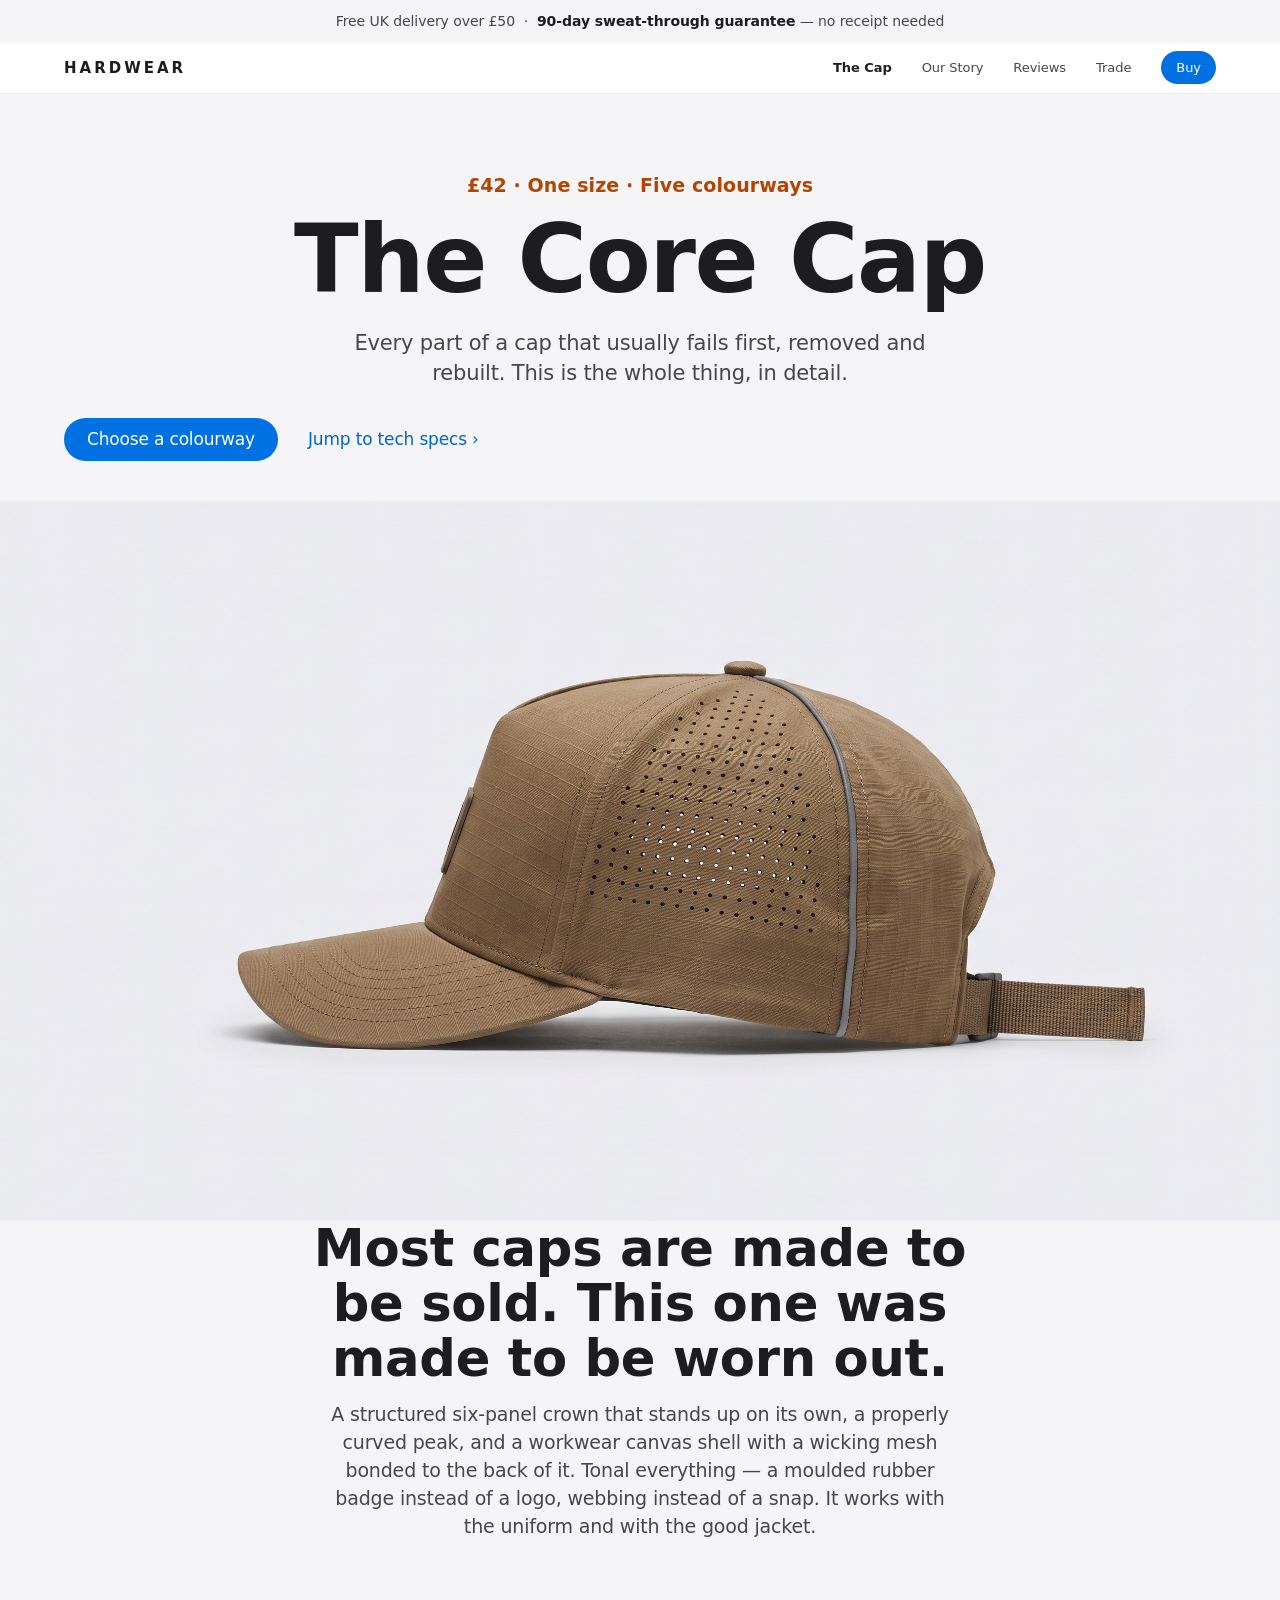
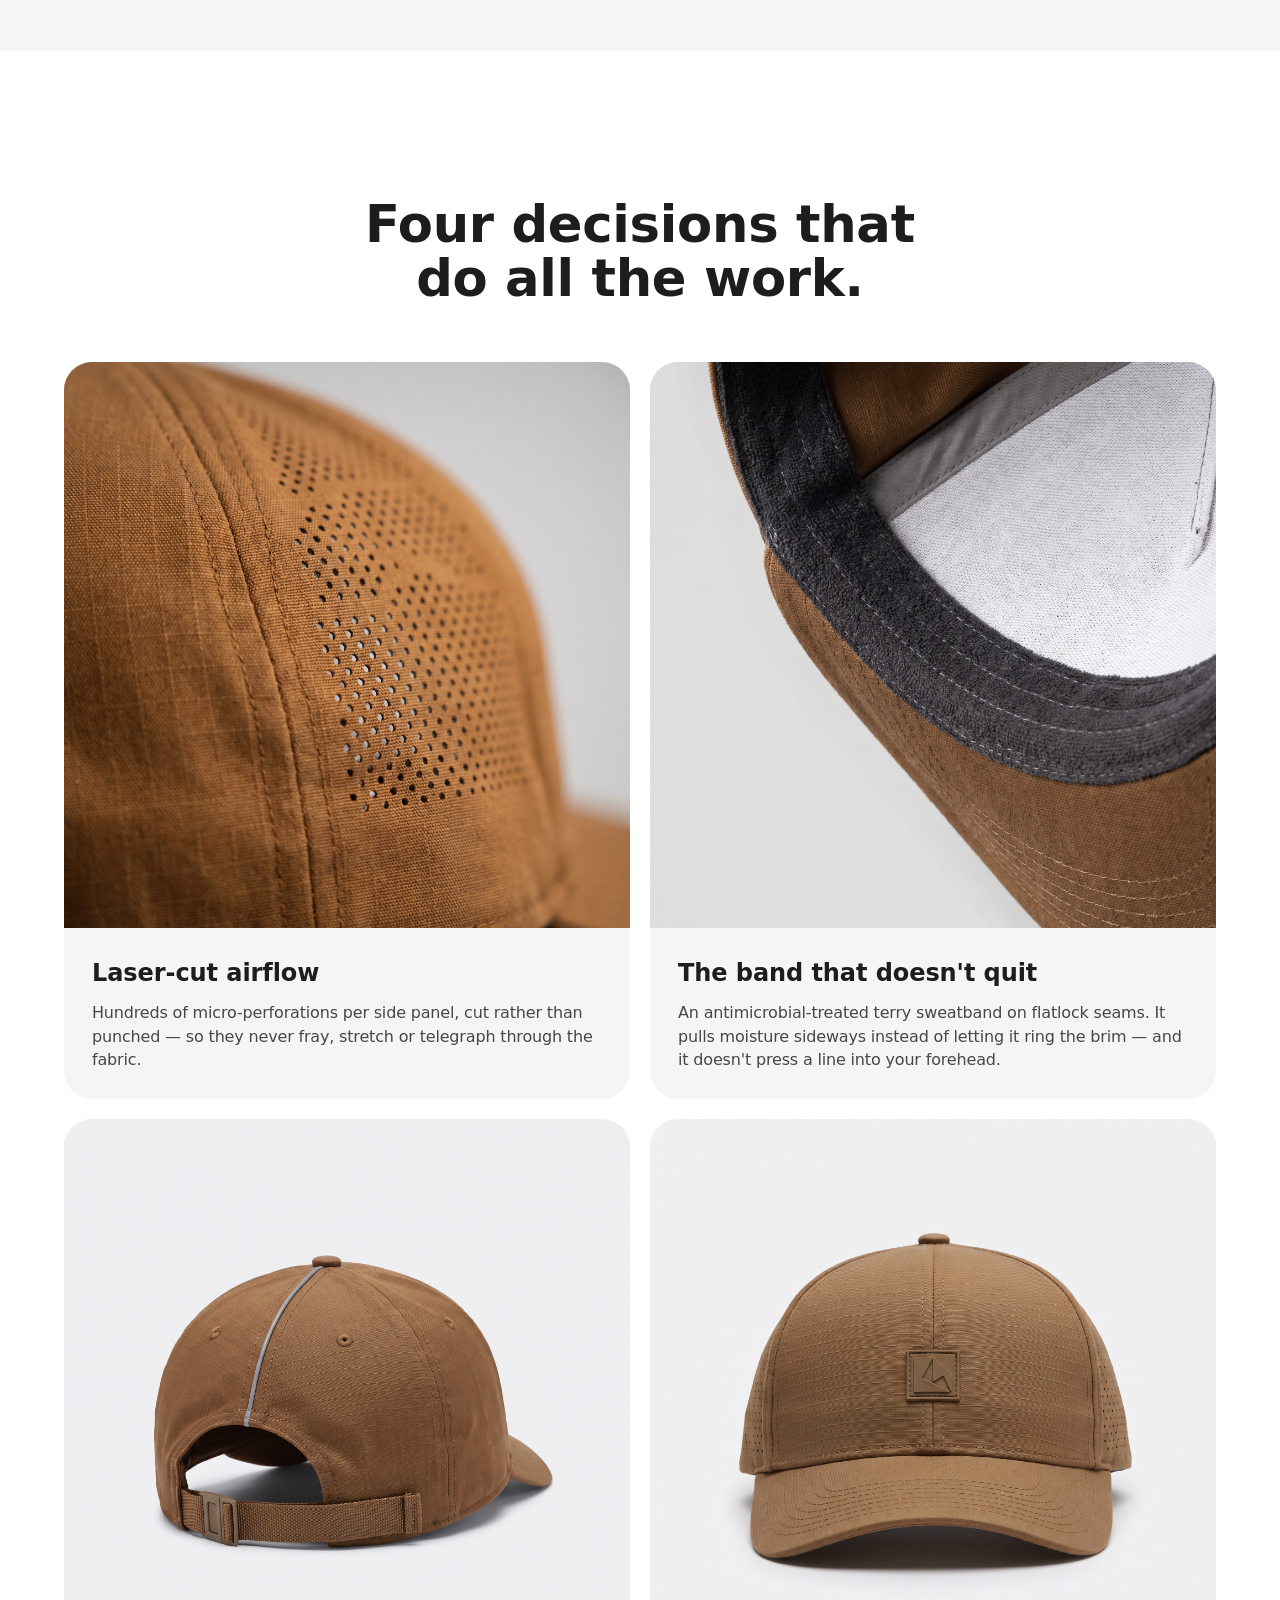
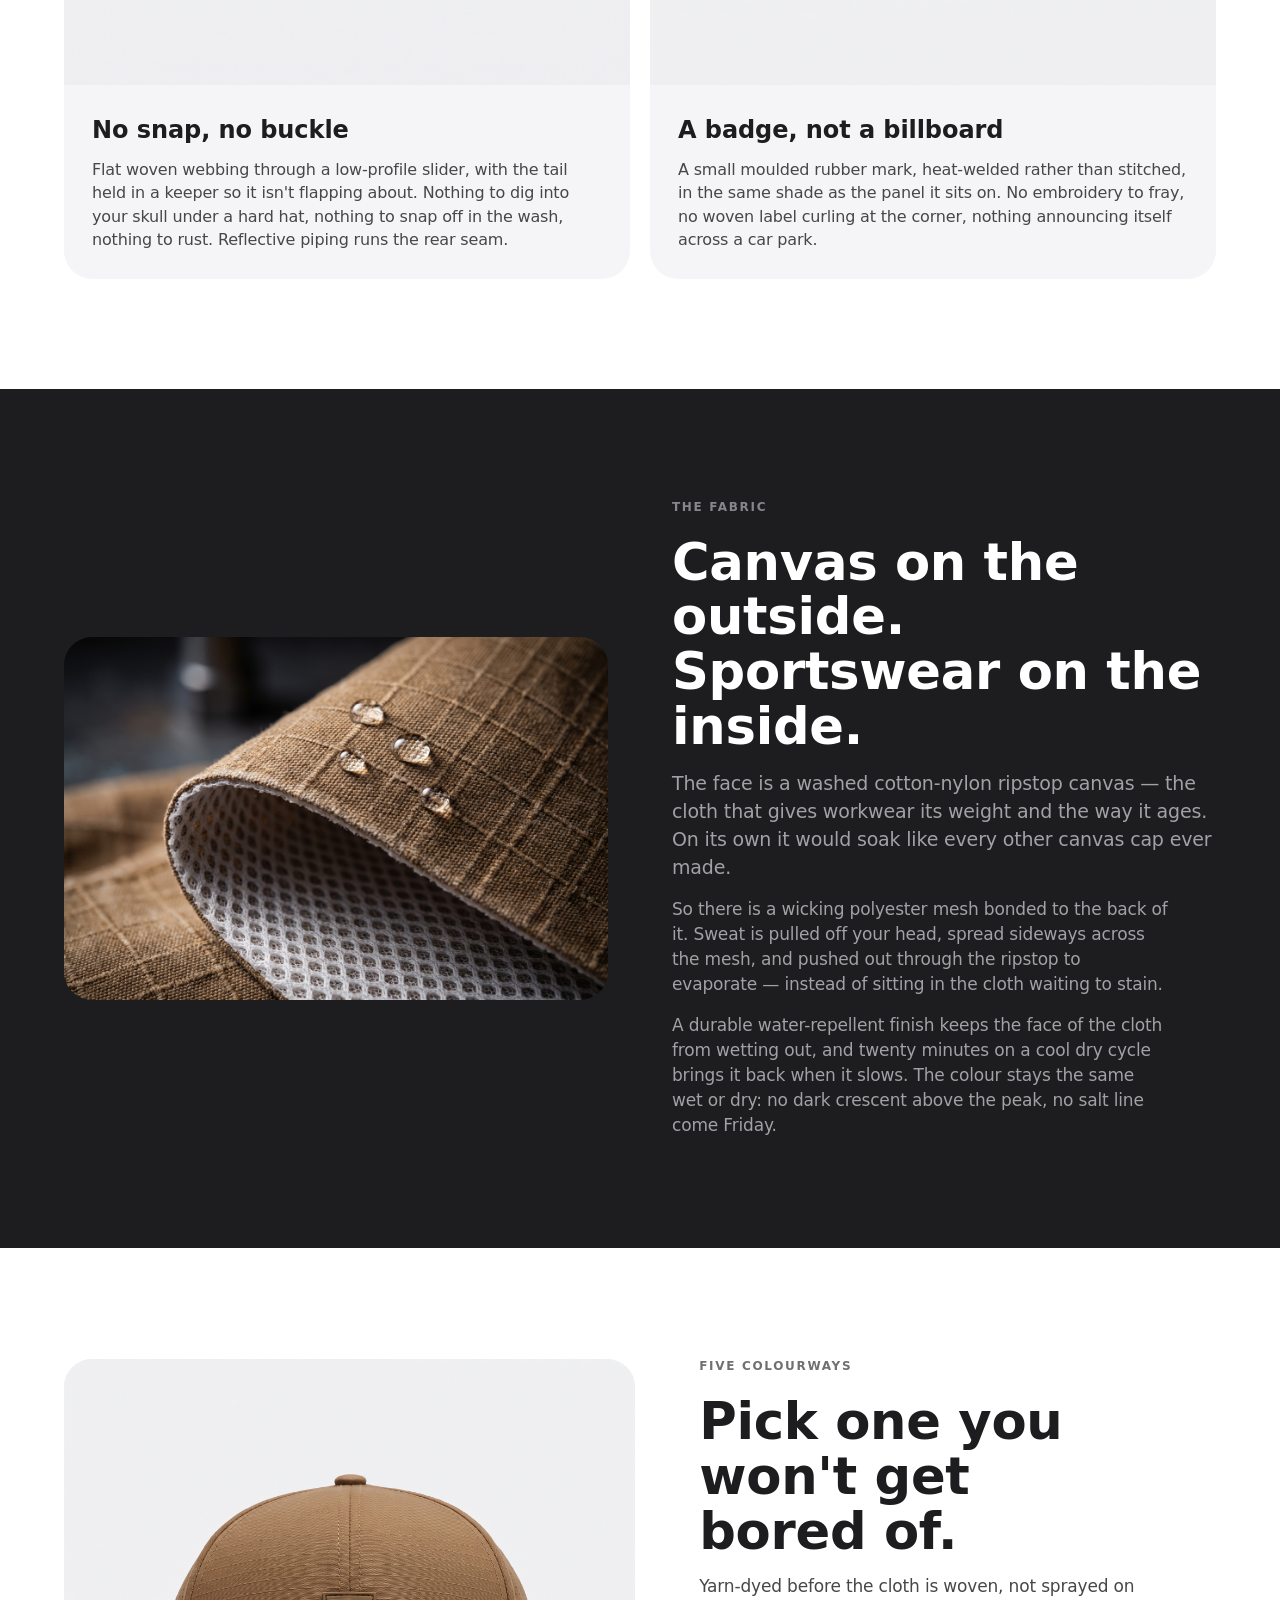
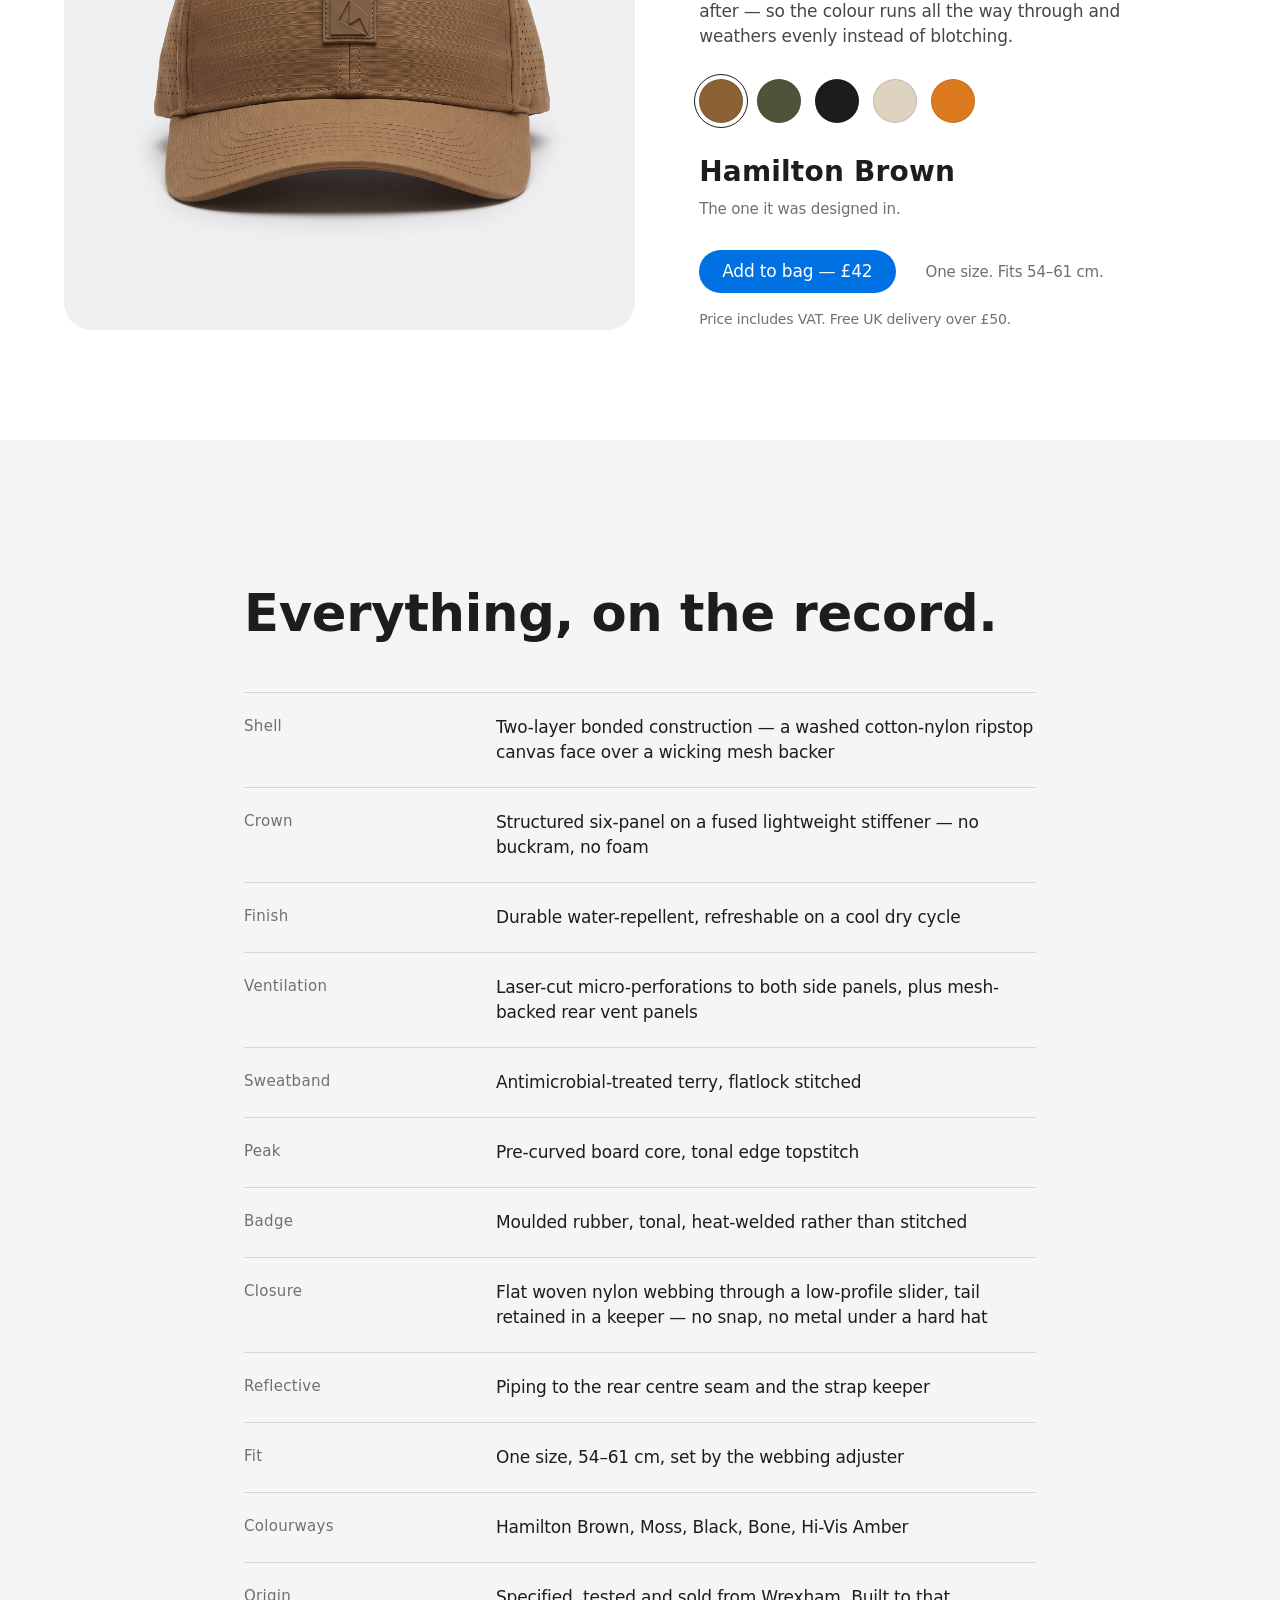
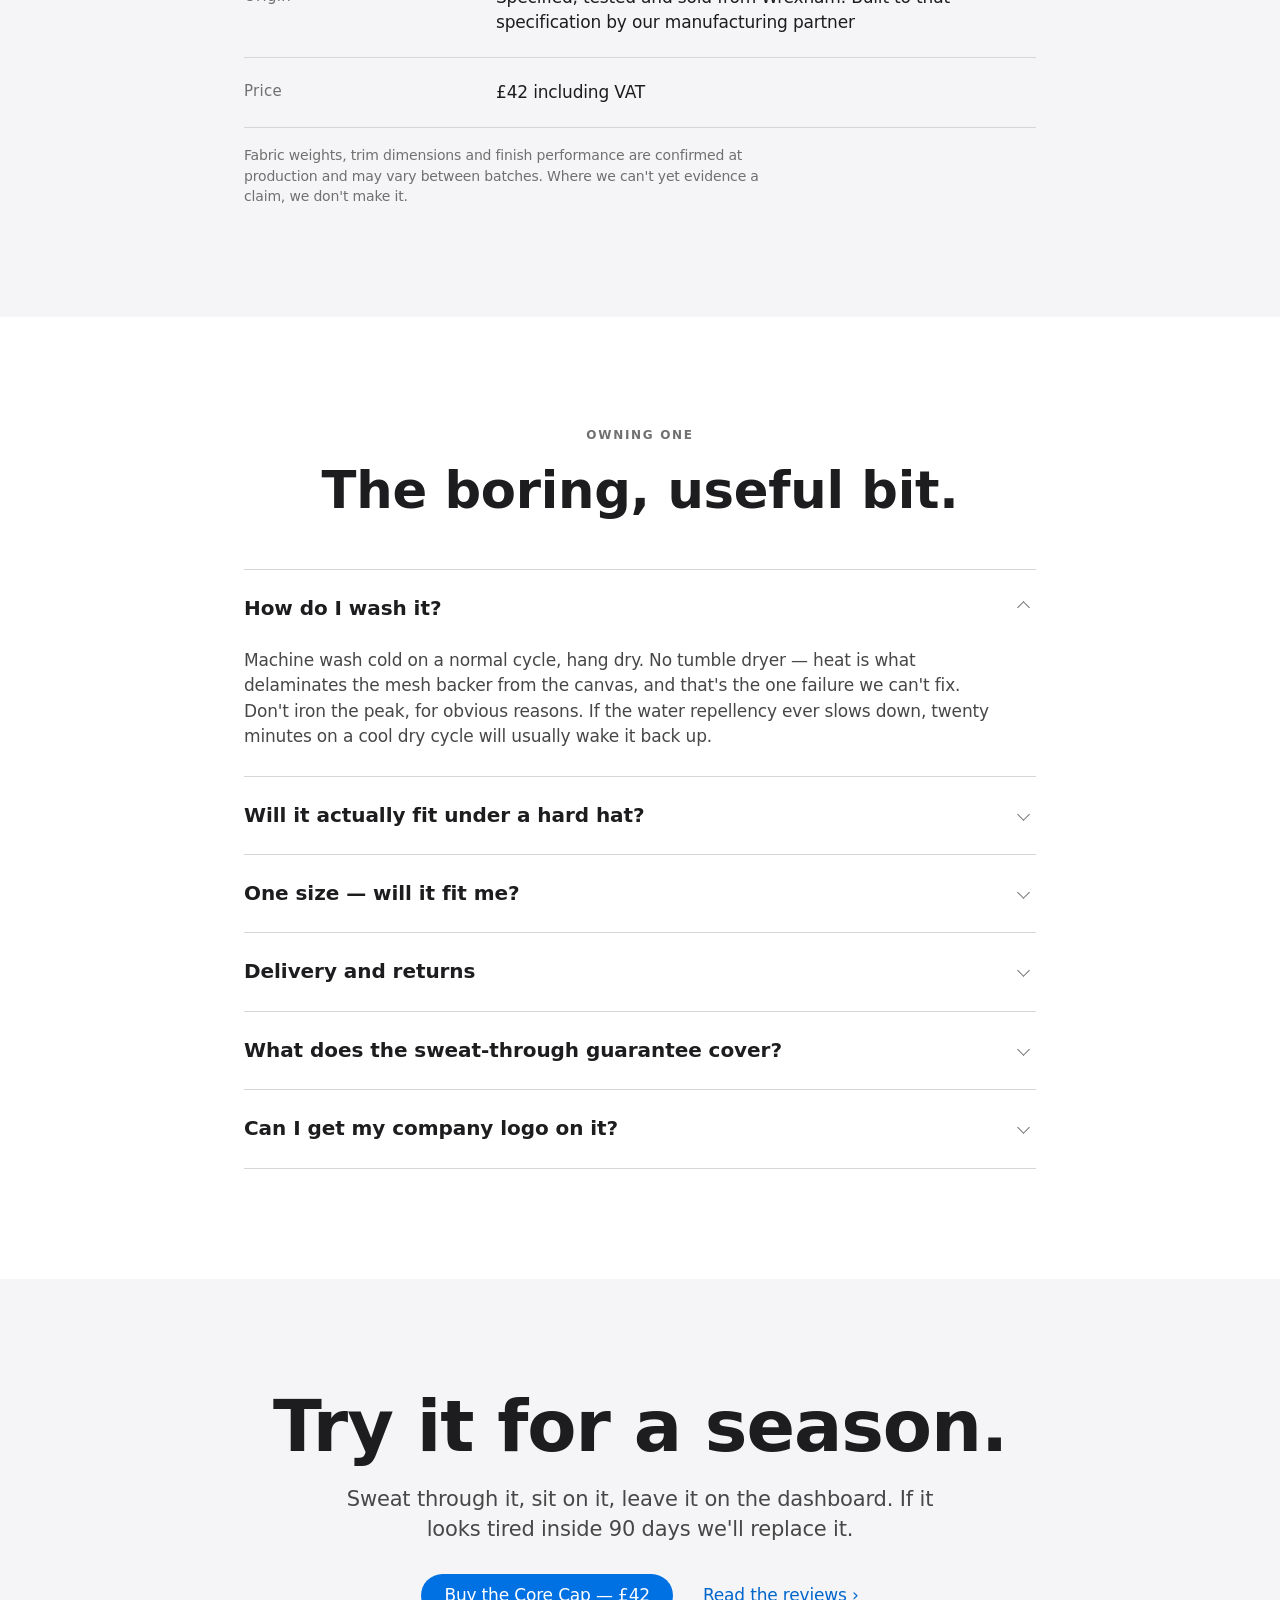
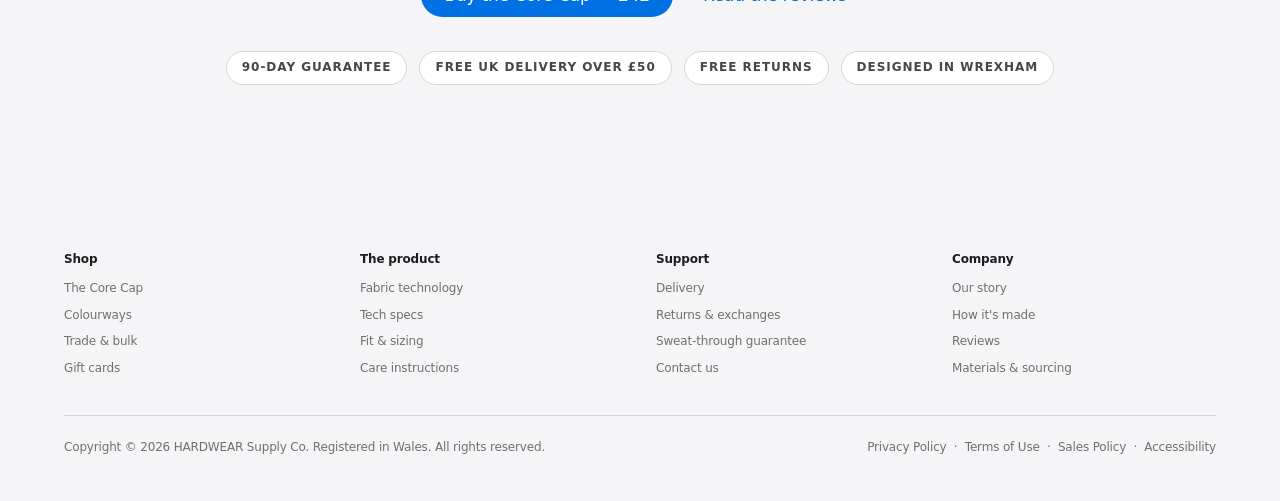
==== commit eac3a57b: "Localise site imagery [skip ci]" ====
--- a/cap.html
+++ b/cap.html
@@ -36,7 +36,7 @@
     </div>
   </div>
   <div class="hero-shot rv">
-    <img src="https://galaxy-prod.tlcdn.com/gen/2dee852231ee42b8a367af9437c11900.jpeg" alt="The Core Cap in Hamilton Brown, exact side profile" width="2528" height="1696">
+    <img src="assets/img/cap-side-profile.jpg" alt="The Core Cap in Hamilton Brown, exact side profile" width="2528" height="1696">
   </div>
 </section>
 
@@ -57,28 +57,28 @@
     <h2 class="h rv centre" style="max-width:16ch;margin:0 auto 56px">Four decisions that do all the work.</h2>
     <div class="cards rv">
       <figure class="card">
-        <img src="https://galaxy-prod.tlcdn.com/gen/7a2e8466d11a4830adf0041e3f4a268f.jpeg" alt="Macro detail of laser-cut ventilation perforations in the ripstop canvas" loading="lazy">
+        <img src="assets/img/detail-ventilation.jpg" alt="Macro detail of laser-cut ventilation perforations in the ripstop canvas" loading="lazy">
         <figcaption class="card-body">
           <h3>Laser-cut airflow</h3>
           <p>Hundreds of micro-perforations per side panel, cut rather than punched — so they never fray, stretch or telegraph through the fabric.</p>
         </figcaption>
       </figure>
       <figure class="card">
-        <img src="https://galaxy-prod.tlcdn.com/gen/2226800bd91a4e99b8dde8b2799cb6b2.jpeg" alt="Interior antimicrobial-treated moisture-wicking sweatband" loading="lazy">
+        <img src="assets/img/detail-sweatband.jpg" alt="Interior antimicrobial-treated moisture-wicking sweatband" loading="lazy">
         <figcaption class="card-body">
           <h3>The band that doesn't quit</h3>
           <p>An antimicrobial-treated terry sweatband on flatlock seams. It pulls moisture sideways instead of letting it ring the brim — and it doesn't press a line into your forehead.</p>
         </figcaption>
       </figure>
       <figure class="card">
-        <img src="https://galaxy-prod.tlcdn.com/gen/515afcce8a9d4953bc5e7bb64463a14c.jpeg" alt="Rear view showing the webbing adjuster and reflective seam piping" loading="lazy">
+        <img src="assets/img/cap-rear-closure.jpg" alt="Rear view showing the webbing adjuster and reflective seam piping" loading="lazy">
         <figcaption class="card-body">
           <h3>No snap, no buckle</h3>
           <p>Flat woven webbing through a low-profile slider, with the tail held in a keeper so it isn't flapping about. Nothing to dig into your skull under a hard hat, nothing to snap off in the wash, nothing to rust. Reflective piping runs the rear seam.</p>
         </figcaption>
       </figure>
       <figure class="card">
-        <img src="https://galaxy-prod.tlcdn.com/gen/64601f0a96804138ae2f953454245d97.jpeg" alt="Front view of the Core Cap in Hamilton Brown" loading="lazy">
+        <img src="assets/img/colour-hamilton-brown.jpg" alt="Front view of the Core Cap in Hamilton Brown" loading="lazy">
         <figcaption class="card-body">
           <h3>A badge, not a billboard</h3>
           <p>A small moulded rubber mark, heat-welded rather than stitched, in the same shade as the panel it sits on. No embroidery to fray, no woven label curling at the corner, nothing announcing itself across a car park.</p>
@@ -106,7 +106,7 @@
         </p>
       </div>
       <div class="figure rv" style="background:#111">
-        <img src="https://galaxy-prod.tlcdn.com/gen/ed653d7b227943b48abc9621dc7118db.jpeg" alt="Extreme macro of the two-layer ripstop canvas, water beading on the surface" loading="lazy">
+        <img src="assets/img/fabric-macro.jpg" alt="Extreme macro of the two-layer ripstop canvas, water beading on the surface" loading="lazy">
       </div>
     </div>
   </div>
@@ -117,11 +117,11 @@
   <div class="wrap">
     <div class="picker">
       <div class="picker-stage rv" id="stage">
-        <img class="on" data-cw="brown" src="https://galaxy-prod.tlcdn.com/gen/64601f0a96804138ae2f953454245d97.jpeg" alt="Core Cap in Hamilton Brown">
-        <img data-cw="moss" src="https://galaxy-prod.tlcdn.com/gen/5b79b5119ec244ecb987b8aa7d0b2901.jpeg" alt="Core Cap in Moss" loading="lazy">
-        <img data-cw="black" src="https://galaxy-prod.tlcdn.com/gen/911d46447d1c439591585476057b8a29.jpeg" alt="Core Cap in Black" loading="lazy">
-        <img data-cw="bone" src="https://galaxy-prod.tlcdn.com/gen/ba9fcd5c50d54aaab413f16b3256656f.jpeg" alt="Core Cap in Bone" loading="lazy">
-        <img data-cw="amber" src="https://galaxy-prod.tlcdn.com/gen/dd50ca57487d440fa23907e0ea75c221.jpeg" alt="Core Cap in Hi-Vis Amber" loading="lazy">
+        <img class="on" data-cw="brown" src="assets/img/colour-hamilton-brown.jpg" alt="Core Cap in Hamilton Brown">
+        <img data-cw="moss" src="assets/img/colour-moss.jpg" alt="Core Cap in Moss" loading="lazy">
+        <img data-cw="black" src="assets/img/colour-black.jpg" alt="Core Cap in Black" loading="lazy">
+        <img data-cw="bone" src="assets/img/colour-bone.jpg" alt="Core Cap in Bone" loading="lazy">
+        <img data-cw="amber" src="assets/img/colour-hi-vis-amber.jpg" alt="Core Cap in Hi-Vis Amber" loading="lazy">
       </div>
       <div class="split-copy" id="buy" style="scroll-margin-top:60px">
         <p class="kicker rv">Five colourways</p>
